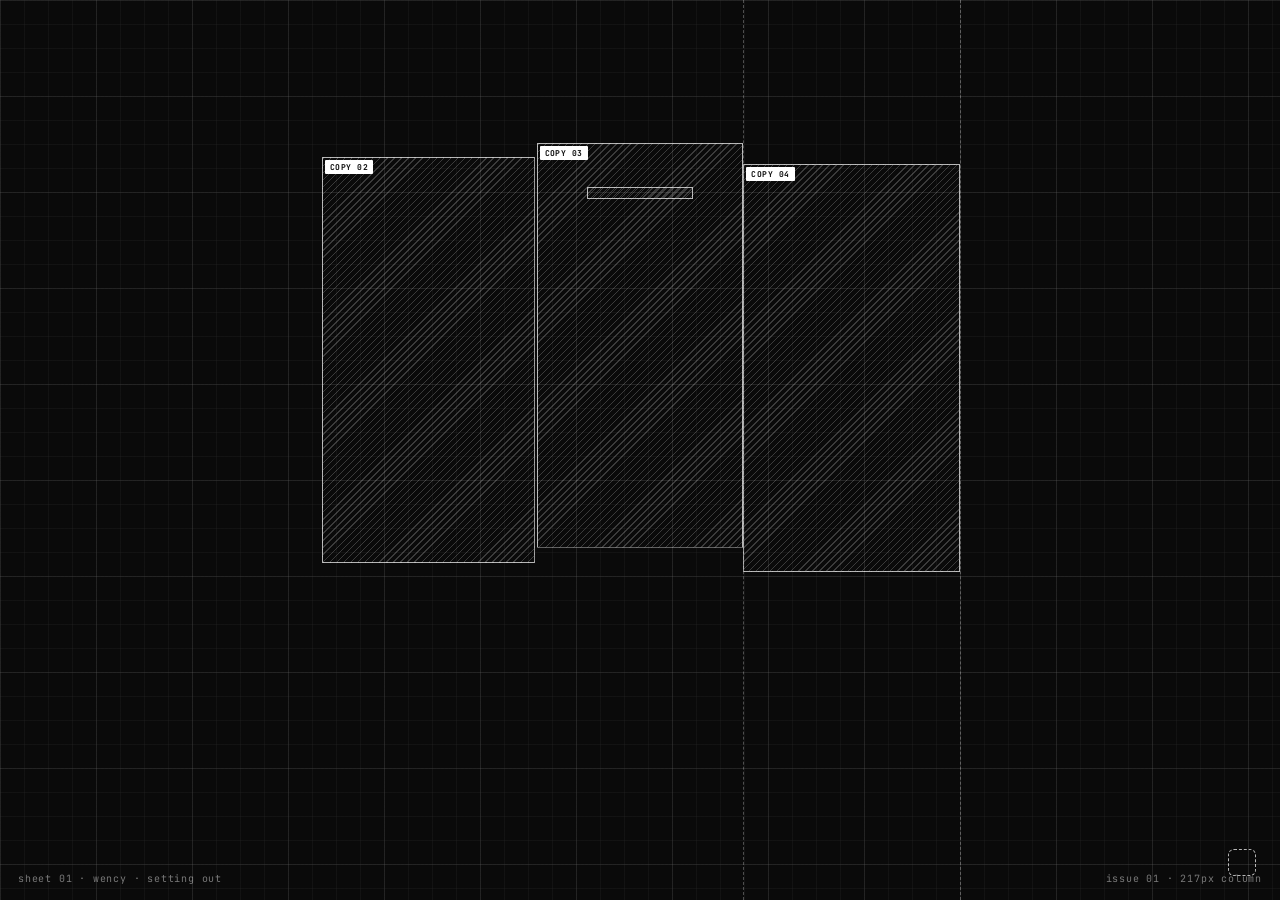
==== index.html @ cf6a1927 "Publish Wency portfolio as GitHub Pages site" ====
<!DOCTYPE html>
<html lang="en" class="dark">
  <head>
    <meta charset="utf-8">
    <link rel="icon" type="image/jpeg" href="/profile.jpg?v=wency">
    <meta name="viewport" content="width=device-width, initial-scale=1.0">
    <title>Wency Miguel D. Valmonte — Computer Engineering Student</title>
    <meta name="description" content="Personal portfolio of Wency Miguel D. Valmonte, fourth-year Computer Engineering student at ICCT Colleges interested in backend development, AI, and automation.">
    <!-- Google Fonts -->
    <link rel="preconnect" href="https://fonts.googleapis.com">
    <link rel="preconnect" href="https://fonts.gstatic.com" crossorigin>
    <link href="https://fonts.googleapis.com/css2?family=Instrument+Serif:ital@0;1&amp;family=Inter:wght@300;400;500;600;700&amp;family=JetBrains+Mono:wght@400;500;600&amp;display=swap" rel="stylesheet">
    <script type="module" src="/assets/index-BqGxi4J0.js?v=wency-5"></script>
    <link rel="stylesheet" crossorigin href="/assets/index-Bd0vlzOW.css">
    <link rel="stylesheet" href="/assets/minecraft-biomes.css?v=mcday-1">
    <link rel="stylesheet" href="/assets/readme-preview.css?v=wency-1">
    <script defer src="/assets/readme-preview.js?v=wency-1"></script>
    <link rel="stylesheet" href="/assets/ambient-player.css?v=bgm-2">
    <script defer src="/assets/ambient-player.js?v=bgm-3"></script>
    <script defer src="/assets/minecraft-biomes.js?v=mcday-1"></script>
  </head>
  <body class="bg-neutral-950 text-neutral-100 antialiased selection:bg-neutral-800 selection:text-neutral-200">
    <div id="root"></div>
  </body>
</html>
---- assets/index-Bd0vlzOW.css ----
.pl-root{--pl-bg: #0a0a0a;--pl-ink: #fff;position:fixed;top:0;right:0;bottom:0;left:0;z-index:99999;pointer-events:all;overflow:hidden;color:var(--pl-ink)}.pl-root.pl-wipe{pointer-events:none}.pl-sheet{position:absolute;top:0;right:0;bottom:0;left:0;background-color:var(--pl-bg);background-image:linear-gradient(color-mix(in srgb,var(--pl-ink) 7%,transparent) 1px,transparent 1px),linear-gradient(90deg,color-mix(in srgb,var(--pl-ink) 7%,transparent) 1px,transparent 1px),linear-gradient(color-mix(in srgb,var(--pl-ink) 3.5%,transparent) 1px,transparent 1px),linear-gradient(90deg,color-mix(in srgb,var(--pl-ink) 3.5%,transparent) 1px,transparent 1px);background-size:96px 96px,96px 96px,24px 24px,24px 24px;clip-path:inset(0 0 0 0);transition:clip-path 1.05s cubic-bezier(.76,0,.24,1)}.pl-wipe .pl-sheet{clip-path:inset(100% 0 0 0)}@keyframes pl-fade-in{0%{opacity:0}to{opacity:1}}.pl-edge{position:absolute;left:0;right:0;top:0;height:1px;opacity:0;background:linear-gradient(90deg,transparent,color-mix(in srgb,var(--pl-ink) 85%,transparent) 30%,color-mix(in srgb,var(--pl-ink) 85%,transparent) 70%,transparent);box-shadow:0 0 18px 1px color-mix(in srgb,var(--pl-ink) 40%,transparent);transition:top 1.05s cubic-bezier(.76,0,.24,1),opacity .2s linear}.pl-wipe .pl-edge{top:100%;opacity:1}.pl-guide-v{position:absolute;top:0;bottom:0;width:0;border-left:1px dashed color-mix(in srgb,var(--pl-ink) 28%,transparent)}.pl-note{position:absolute;font:400 10px/1 ui-monospace,JetBrains Mono,monospace;letter-spacing:.08em;color:color-mix(in srgb,var(--pl-ink) 45%,transparent);white-space:nowrap}.pl-chip{position:absolute;background:var(--pl-ink);color:var(--pl-bg);font:700 8px/1 ui-monospace,JetBrains Mono,monospace;letter-spacing:.06em;padding:3px 5px;border-radius:1px;white-space:nowrap;text-transform:uppercase}.pl-box{position:absolute;opacity:0;clip-path:inset(0 100% 0 0);transition:opacity .25s linear,clip-path .55s cubic-bezier(.2,.7,.2,1),left .3s ease,top .3s ease,width .3s ease,height .3s ease}.pl-box.on{opacity:1;clip-path:inset(0 0 0 0)}.pl-box .fill{position:absolute;top:0;right:0;bottom:0;left:0;border:1px solid color-mix(in srgb,var(--pl-ink) 70%,transparent);border-radius:var(--r, 0);background-image:repeating-linear-gradient(135deg,color-mix(in srgb,var(--pl-ink) 20%,transparent) 0 1px,transparent 1px 5px);transition:opacity .45s ease}.pl-box.btn .fill,.pl-box.card .fill{border-style:dashed;background-image:none}.pl-box.media .fill{background-image:none}.pl-box .cross{position:absolute;top:0;right:0;bottom:0;left:0;width:100%;height:100%;transition:opacity .45s ease}.pl-box .cross path{fill:none;stroke:color-mix(in srgb,var(--pl-ink) 55%,transparent);stroke-width:1}.pl-box .lab{left:3px;top:3px;transition:opacity .3s ease}.pl-box .ghost{position:absolute;opacity:0;color:color-mix(in srgb,var(--pl-ink) 90%,transparent);transition:opacity .55s ease .05s;overflow:hidden}.pl-box .ghost.center{display:flex;align-items:center;justify-content:center}.pl-text .pl-box .ghost{opacity:1}.pl-text .pl-box.text .fill,.pl-text .pl-box .lab,.pl-text .pl-dim,.pl-text .pl-dim.on{opacity:0}.pl-text .pl-box.media .fill,.pl-text .pl-box.btn .fill,.pl-text .pl-box.card .fill{opacity:.45}.pl-text .pl-box.media .cross{opacity:.3}.pl-dim{position:absolute;height:0;border-top:1px solid color-mix(in srgb,var(--pl-ink) 55%,transparent);opacity:0;transition:opacity .35s ease}.pl-dim.on{opacity:1}.pl-dim:before,.pl-dim:after{content:"";position:absolute;top:-4px;width:1px;height:8px;background:color-mix(in srgb,var(--pl-ink) 55%,transparent)}.pl-dim:before{left:0}.pl-dim:after{right:0}.pl-dim .pl-chip{left:50%;top:-6px;transform:translate(-50%)}@media(prefers-reduced-motion:reduce){.pl-root{display:none}}.bottom-blur{position:fixed;left:0;right:0;bottom:0;height:130px;z-index:9990;pointer-events:none;backdrop-filter:blur(3px);-webkit-backdrop-filter:blur(5px);mask-image:linear-gradient(to bottom,transparent 0%,rgb(219,12,12) 100%);-webkit-mask-image:linear-gradient(to bottom,transparent 0%,rgb(8,8,8) 100%)}@media(max-width:768px){.bottom-blur{height:110px;backdrop-filter:blur(3px);-webkit-backdrop-filter:blur(5px)}}html.lenis,html.lenis body{height:auto}.lenis:not(.lenis-autoToggle).lenis-stopped{overflow:clip}.lenis [data-lenis-prevent],.lenis [data-lenis-prevent-wheel],.lenis [data-lenis-prevent-touch],.lenis [data-lenis-prevent-vertical],.lenis [data-lenis-prevent-horizontal]{overscroll-behavior:contain}.lenis.lenis-smooth iframe{pointer-events:none}.lenis.lenis-autoToggle{transition-property:overflow;transition-duration:1ms;transition-behavior:allow-discrete}*,:before,:after{--tw-border-spacing-x: 0;--tw-border-spacing-y: 0;--tw-translate-x: 0;--tw-translate-y: 0;--tw-rotate: 0;--tw-skew-x: 0;--tw-skew-y: 0;--tw-scale-x: 1;--tw-scale-y: 1;--tw-pan-x: ;--tw-pan-y: ;--tw-pinch-zoom: ;--tw-scroll-snap-strictness: proximity;--tw-gradient-from-position: ;--tw-gradient-via-position: ;--tw-gradient-to-position: ;--tw-ordinal: ;--tw-slashed-zero: ;--tw-numeric-figure: ;--tw-numeric-spacing: ;--tw-numeric-fraction: ;--tw-ring-inset: ;--tw-ring-offset-width: 0px;--tw-ring-offset-color: #fff;--tw-ring-color: rgb(59 130 246 / .5);--tw-ring-offset-shadow: 0 0 #0000;--tw-ring-shadow: 0 0 #0000;--tw-shadow: 0 0 #0000;--tw-shadow-colored: 0 0 #0000;--tw-blur: ;--tw-brightness: ;--tw-contrast: ;--tw-grayscale: ;--tw-hue-rotate: ;--tw-invert: ;--tw-saturate: ;--tw-sepia: ;--tw-drop-shadow: ;--tw-backdrop-blur: ;--tw-backdrop-brightness: ;--tw-backdrop-contrast: ;--tw-backdrop-grayscale: ;--tw-backdrop-hue-rotate: ;--tw-backdrop-invert: ;--tw-backdrop-opacity: ;--tw-backdrop-saturate: ;--tw-backdrop-sepia: ;--tw-contain-size: ;--tw-contain-layout: ;--tw-contain-paint: ;--tw-contain-style: }::backdrop{--tw-border-spacing-x: 0;--tw-border-spacing-y: 0;--tw-translate-x: 0;--tw-translate-y: 0;--tw-rotate: 0;--tw-skew-x: 0;--tw-skew-y: 0;--tw-scale-x: 1;--tw-scale-y: 1;--tw-pan-x: ;--tw-pan-y: ;--tw-pinch-zoom: ;--tw-scroll-snap-strictness: proximity;--tw-gradient-from-position: ;--tw-gradient-via-position: ;--tw-gradient-to-position: ;--tw-ordinal: ;--tw-slashed-zero: ;--tw-numeric-figure: ;--tw-numeric-spacing: ;--tw-numeric-fraction: ;--tw-ring-inset: ;--tw-ring-offset-width: 0px;--tw-ring-offset-color: #fff;--tw-ring-color: rgb(59 130 246 / .5);--tw-ring-offset-shadow: 0 0 #0000;--tw-ring-shadow: 0 0 #0000;--tw-shadow: 0 0 #0000;--tw-shadow-colored: 0 0 #0000;--tw-blur: ;--tw-brightness: ;--tw-contrast: ;--tw-grayscale: ;--tw-hue-rotate: ;--tw-invert: ;--tw-saturate: ;--tw-sepia: ;--tw-drop-shadow: ;--tw-backdrop-blur: ;--tw-backdrop-brightness: ;--tw-backdrop-contrast: ;--tw-backdrop-grayscale: ;--tw-backdrop-hue-rotate: ;--tw-backdrop-invert: ;--tw-backdrop-opacity: ;--tw-backdrop-saturate: ;--tw-backdrop-sepia: ;--tw-contain-size: ;--tw-contain-layout: ;--tw-contain-paint: ;--tw-contain-style: }*,:before,:after{box-sizing:border-box;border-width:0;border-style:solid;border-color:#e5e7eb}:before,:after{--tw-content: ""}html,:host{line-height:1.5;-webkit-text-size-adjust:100%;-moz-tab-size:4;-o-tab-size:4;tab-size:4;font-family:var(--font-sans),system-ui,sans-serif;font-feature-settings:normal;font-variation-settings:normal;-webkit-tap-highlight-color:transparent}body{margin:0;line-height:inherit}hr{height:0;color:inherit;border-top-width:1px}abbr:where([title]){-webkit-text-decoration:underline dotted;text-decoration:underline dotted}h1,h2,h3,h4,h5,h6{font-size:inherit;font-weight:inherit}a{color:inherit;text-decoration:inherit}b,strong{font-weight:bolder}code,kbd,samp,pre{font-family:var(--font-mono),ui-monospace,monospace;font-feature-settings:normal;font-variation-settings:normal;font-size:1em}small{font-size:80%}sub,sup{font-size:75%;line-height:0;position:relative;vertical-align:baseline}sub{bottom:-.25em}sup{top:-.5em}table{text-indent:0;border-color:inherit;border-collapse:collapse}button,input,optgroup,select,textarea{font-family:inherit;font-feature-settings:inherit;font-variation-settings:inherit;font-size:100%;font-weight:inherit;line-height:inherit;letter-spacing:inherit;color:inherit;margin:0;padding:0}button,select{text-transform:none}button,input:where([type=button]),input:where([type=reset]),input:where([type=submit]){-webkit-appearance:button;background-color:transparent;background-image:none}:-moz-focusring{outline:auto}:-moz-ui-invalid{box-shadow:none}progress{vertical-align:baseline}::-webkit-inner-spin-button,::-webkit-outer-spin-button{height:auto}[type=search]{-webkit-appearance:textfield;outline-offset:-2px}::-webkit-search-decoration{-webkit-appearance:none}::-webkit-file-upload-button{-webkit-appearance:button;font:inherit}summary{display:list-item}blockquote,dl,dd,h1,h2,h3,h4,h5,h6,hr,figure,p,pre{margin:0}fieldset{margin:0;padding:0}legend{padding:0}ol,ul,menu{list-style:none;margin:0;padding:0}dialog{padding:0}textarea{resize:vertical}input::-moz-placeholder,textarea::-moz-placeholder{opacity:1;color:#9ca3af}input::placeholder,textarea::placeholder{opacity:1;color:#9ca3af}button,[role=button]{cursor:pointer}:disabled{cursor:default}img,svg,video,canvas,audio,iframe,embed,object{display:block;vertical-align:middle}img,video{max-width:100%;height:auto}[hidden]:where(:not([hidden=until-found])){display:none}.pointer-events-none{pointer-events:none}.\!visible{visibility:visible!important}.visible{visibility:visible}.invisible{visibility:hidden}.collapse{visibility:collapse}.fixed{position:fixed}.absolute{position:absolute}.relative{position:relative}.inset-0{top:0;right:0;bottom:0;left:0}.inset-\[11px\]{top:11px;right:11px;bottom:11px;left:11px}.inset-\[5px\]{top:5px;right:5px;bottom:5px;left:5px}.inset-x-0{left:0;right:0}.-bottom-0\.5{bottom:-.125rem}.-bottom-3{bottom:-.75rem}.-bottom-\[30px\]{bottom:-30px}.-bottom-\[42px\]{bottom:-42px}.-left-8{left:-2rem}.-right-6{right:-1.5rem}.-top-6{top:-1.5rem}.-top-\[28px\]{top:-28px}.-top-\[45px\]{top:-45px}.bottom-0{bottom:0}.bottom-2{bottom:.5rem}.bottom-2\.5{bottom:.625rem}.bottom-5{bottom:1.25rem}.bottom-\[-12px\]{bottom:-12px}.bottom-\[-20px\]{bottom:-20px}.bottom-\[-290\%\]{bottom:-290%}.bottom-\[15px\]{bottom:15px}.bottom-\[22\%\]{bottom:22%}.bottom-full{bottom:100%}.left-0{left:0}.left-1{left:.25rem}.left-1\/2{left:50%}.left-2\.5{left:.625rem}.left-20{left:5rem}.left-3{left:.75rem}.left-4{left:1rem}.left-7{left:1.75rem}.left-\[-10px\]{left:-10px}.left-\[12\%\]{left:12%}.left-\[15\%\]{left:15%}.left-\[15px\]{left:15px}.left-\[4\%\]{left:4%}.left-\[8\%\]{left:8%}.left-\[9\%\]{left:9%}.left-\[calc\(50\%\+400px\)\]{left:calc(50% + 400px)}.right-0{right:0}.right-1{right:.25rem}.right-2{right:.5rem}.right-2\.5{right:.625rem}.right-3{right:.75rem}.right-4{right:1rem}.right-7{right:1.75rem}.right-\[-20px\]{right:-20px}.right-\[12\%\]{right:12%}.right-\[15px\]{right:15px}.right-\[20\%\]{right:20%}.right-\[22px\]{right:22px}.top-0{top:0}.top-1{top:.25rem}.top-1\.5{top:.375rem}.top-1\/2{top:50%}.top-10{top:2.5rem}.top-2\.5{top:.625rem}.top-3{top:.75rem}.top-4{top:1rem}.top-\[-10px\]{top:-10px}.top-\[1060\%\]{top:1060%}.top-\[15px\]{top:15px}.top-\[22px\]{top:22px}.top-\[24vh\]{top:24vh}.top-\[28px\]{top:28px}.top-\[30\%\]{top:30%}.top-\[560\%\]{top:560%}.top-\[700\%\]{top:700%}.top-full{top:100%}.z-0{z-index:0}.z-10{z-index:10}.z-20{z-index:20}.z-30{z-index:30}.z-50{z-index:50}.z-\[1000000\]{z-index:1000000}.z-\[10000\]{z-index:10000}.z-\[100\]{z-index:100}.z-\[5\]{z-index:5}.z-\[60\]{z-index:60}.z-\[999998\]{z-index:999998}.z-\[999999\]{z-index:999999}.z-\[99999\]{z-index:99999}.z-\[9999\]{z-index:9999}.mx-auto{margin-left:auto;margin-right:auto}.-mt-2{margin-top:-.5rem}.mb-1\.5{margin-bottom:.375rem}.mb-2{margin-bottom:.5rem}.mb-3{margin-bottom:.75rem}.mb-3\.5{margin-bottom:.875rem}.mb-4{margin-bottom:1rem}.mb-5{margin-bottom:1.25rem}.mb-6{margin-bottom:1.5rem}.mb-8{margin-bottom:2rem}.mt-0{margin-top:0}.mt-0\.5{margin-top:.125rem}.mt-1{margin-top:.25rem}.mt-1\.5{margin-top:.375rem}.mt-2{margin-top:.5rem}.mt-2\.5{margin-top:.625rem}.mt-3{margin-top:.75rem}.mt-3\.5{margin-top:.875rem}.mt-4{margin-top:1rem}.mt-5{margin-top:1.25rem}.mt-6{margin-top:1.5rem}.mt-7{margin-top:1.75rem}.mt-8{margin-top:2rem}.line-clamp-2{overflow:hidden;display:-webkit-box;-webkit-box-orient:vertical;-webkit-line-clamp:2}.line-clamp-4{overflow:hidden;display:-webkit-box;-webkit-box-orient:vertical;-webkit-line-clamp:4}.block{display:block}.inline-block{display:inline-block}.inline{display:inline}.flex{display:flex}.inline-flex{display:inline-flex}.grid{display:grid}.hidden{display:none}.aspect-\[16\/7\]{aspect-ratio:16/7}.size-1\.5{width:.375rem;height:.375rem}.size-10{width:2.5rem;height:2.5rem}.size-2{width:.5rem;height:.5rem}.size-2\.5{width:.625rem;height:.625rem}.size-20{width:5rem;height:5rem}.size-3{width:.75rem;height:.75rem}.size-3\.5{width:.875rem;height:.875rem}.size-4{width:1rem;height:1rem}.size-5{width:1.25rem;height:1.25rem}.size-7{width:1.75rem;height:1.75rem}.size-8{width:2rem;height:2rem}.size-\[10px\]{width:10px;height:10px}.size-\[52px\]{width:52px;height:52px}.h-0\.5{height:.125rem}.h-1{height:.25rem}.h-1\.5{height:.375rem}.h-12{height:3rem}.h-16{height:4rem}.h-2\.5{height:.625rem}.h-20{height:5rem}.h-24{height:6rem}.h-3\.5{height:.875rem}.h-32{height:8rem}.h-36{height:9rem}.h-4{height:1rem}.h-48{height:12rem}.h-5{height:1.25rem}.h-6{height:1.5rem}.h-7{height:1.75rem}.h-8{height:2rem}.h-9{height:2.25rem}.h-\[100dvh\]{height:100dvh}.h-\[150px\]{height:150px}.h-\[175px\]{height:175px}.h-\[20px\]{height:20px}.h-\[300px\]{height:300px}.h-\[30px\]{height:30px}.h-\[35px\]{height:35px}.h-\[36px\]{height:36px}.h-\[3px\]{height:3px}.h-\[470px\]{height:470px}.h-\[47px\]{height:47px}.h-\[48px\]{height:48px}.h-\[520px\]{height:520px}.h-\[5px\]{height:5px}.h-\[64px\]{height:64px}.h-\[70px\]{height:70px}.h-\[94vh\]{height:94vh}.h-full{height:100%}.h-px{height:1px}.max-h-\[60vh\]{max-height:60vh}.max-h-\[90vh\]{max-height:90vh}.min-h-0{min-height:0px}.min-h-\[140px\]{min-height:140px}.min-h-\[160px\]{min-height:160px}.min-h-\[300px\]{min-height:300px}.min-h-\[64px\]{min-height:64px}.min-h-\[calc\(100vh-80px\)\]{min-height:calc(100vh - 80px)}.min-h-fit{min-height:-moz-fit-content;min-height:fit-content}.min-h-screen{min-height:100vh}.w-1{width:.25rem}.w-1\.5{width:.375rem}.w-10{width:2.5rem}.w-12{width:3rem}.w-16{width:4rem}.w-2\.5{width:.625rem}.w-20{width:5rem}.w-24{width:6rem}.w-3\.5{width:.875rem}.w-32{width:8rem}.w-4{width:1rem}.w-40{width:10rem}.w-56{width:14rem}.w-6{width:1.5rem}.w-7{width:1.75rem}.w-72{width:18rem}.w-9{width:2.25rem}.w-\[12px\]{width:12px}.w-\[145px\]{width:145px}.w-\[170px\]{width:170px}.w-\[205px\]{width:205px}.w-\[3px\]{width:3px}.w-\[5px\]{width:5px}.w-\[700px\]{width:700px}.w-\[763px\]{width:763px}.w-\[7px\]{width:7px}.w-\[980px\]{width:980px}.w-full{width:100%}.w-px{width:1px}.min-w-0{min-width:0px}.min-w-\[640px\]{min-width:640px}.max-w-0{max-width:0px}.max-w-2xl{max-width:42rem}.max-w-3xl{max-width:48rem}.max-w-4xl{max-width:56rem}.max-w-\[1080px\]{max-width:1080px}.max-w-\[1600px\]{max-width:1600px}.max-w-\[580px\]{max-width:580px}.max-w-\[760px\]{max-width:760px}.max-w-\[80\%\]{max-width:80%}.max-w-\[90vw\]{max-width:90vw}.max-w-\[calc\(100\%-24px\)\]{max-width:calc(100% - 24px)}.max-w-lg{max-width:32rem}.max-w-md{max-width:28rem}.max-w-sm{max-width:24rem}.flex-1{flex:1 1 0%}.flex-none{flex:none}.shrink-0{flex-shrink:0}.grow{flex-grow:1}.origin-left{transform-origin:left}.origin-right{transform-origin:right}.-translate-x-1\/2{--tw-translate-x: -50%;transform:translate(var(--tw-translate-x),var(--tw-translate-y)) rotate(var(--tw-rotate)) skew(var(--tw-skew-x)) skewY(var(--tw-skew-y)) scaleX(var(--tw-scale-x)) scaleY(var(--tw-scale-y))}.-translate-y-1\/2{--tw-translate-y: -50%;transform:translate(var(--tw-translate-x),var(--tw-translate-y)) rotate(var(--tw-rotate)) skew(var(--tw-skew-x)) skewY(var(--tw-skew-y)) scaleX(var(--tw-scale-x)) scaleY(var(--tw-scale-y))}.translate-x-1\/2{--tw-translate-x: 50%;transform:translate(var(--tw-translate-x),var(--tw-translate-y)) rotate(var(--tw-rotate)) skew(var(--tw-skew-x)) skewY(var(--tw-skew-y)) scaleX(var(--tw-scale-x)) scaleY(var(--tw-scale-y))}.translate-y-1\/2{--tw-translate-y: 50%;transform:translate(var(--tw-translate-x),var(--tw-translate-y)) rotate(var(--tw-rotate)) skew(var(--tw-skew-x)) skewY(var(--tw-skew-y)) scaleX(var(--tw-scale-x)) scaleY(var(--tw-scale-y))}.-rotate-\[7deg\]{--tw-rotate: -7deg;transform:translate(var(--tw-translate-x),var(--tw-translate-y)) rotate(var(--tw-rotate)) skew(var(--tw-skew-x)) skewY(var(--tw-skew-y)) scaleX(var(--tw-scale-x)) scaleY(var(--tw-scale-y))}.rotate-\[-20deg\]{--tw-rotate: -20deg;transform:translate(var(--tw-translate-x),var(--tw-translate-y)) rotate(var(--tw-rotate)) skew(var(--tw-skew-x)) skewY(var(--tw-skew-y)) scaleX(var(--tw-scale-x)) scaleY(var(--tw-scale-y))}.rotate-\[-4deg\]{--tw-rotate: -4deg;transform:translate(var(--tw-translate-x),var(--tw-translate-y)) rotate(var(--tw-rotate)) skew(var(--tw-skew-x)) skewY(var(--tw-skew-y)) scaleX(var(--tw-scale-x)) scaleY(var(--tw-scale-y))}.rotate-\[8deg\]{--tw-rotate: 8deg;transform:translate(var(--tw-translate-x),var(--tw-translate-y)) rotate(var(--tw-rotate)) skew(var(--tw-skew-x)) skewY(var(--tw-skew-y)) scaleX(var(--tw-scale-x)) scaleY(var(--tw-scale-y))}.scale-95{--tw-scale-x: .95;--tw-scale-y: .95;transform:translate(var(--tw-translate-x),var(--tw-translate-y)) rotate(var(--tw-rotate)) skew(var(--tw-skew-x)) skewY(var(--tw-skew-y)) scaleX(var(--tw-scale-x)) scaleY(var(--tw-scale-y))}.scale-x-0{--tw-scale-x: 0;transform:translate(var(--tw-translate-x),var(--tw-translate-y)) rotate(var(--tw-rotate)) skew(var(--tw-skew-x)) skewY(var(--tw-skew-y)) scaleX(var(--tw-scale-x)) scaleY(var(--tw-scale-y))}.scale-x-100{--tw-scale-x: 1;transform:translate(var(--tw-translate-x),var(--tw-translate-y)) rotate(var(--tw-rotate)) skew(var(--tw-skew-x)) skewY(var(--tw-skew-y)) scaleX(var(--tw-scale-x)) scaleY(var(--tw-scale-y))}.transform{transform:translate(var(--tw-translate-x),var(--tw-translate-y)) rotate(var(--tw-rotate)) skew(var(--tw-skew-x)) skewY(var(--tw-skew-y)) scaleX(var(--tw-scale-x)) scaleY(var(--tw-scale-y))}@keyframes fade-up{0%{opacity:0;transform:translateY(12px)}to{opacity:1;transform:translateY(0)}}.animate-fade-up{animation:fade-up .6s cubic-bezier(.22,1,.36,1) both}@keyframes ping{75%,to{transform:scale(2);opacity:0}}.animate-ping{animation:ping 1s cubic-bezier(0,0,.2,1) infinite}@keyframes pulse{50%{opacity:.5}}.animate-pulse{animation:pulse 2s cubic-bezier(.4,0,.6,1) infinite}.cursor-default{cursor:default}.cursor-pointer{cursor:pointer}.select-none{-webkit-user-select:none;-moz-user-select:none;user-select:none}.resize-none{resize:none}.resize{resize:both}.scroll-mt-28{scroll-margin-top:7rem}.grid-flow-col{grid-auto-flow:column}.grid-cols-1{grid-template-columns:repeat(1,minmax(0,1fr))}.grid-cols-2{grid-template-columns:repeat(2,minmax(0,1fr))}.grid-cols-\[1fr_auto_1fr\]{grid-template-columns:1fr auto 1fr}.flex-col{flex-direction:column}.flex-col-reverse{flex-direction:column-reverse}.flex-wrap{flex-wrap:wrap}.place-items-center{place-items:center}.items-start{align-items:flex-start}.items-end{align-items:flex-end}.items-center{align-items:center}.items-baseline{align-items:baseline}.justify-center{justify-content:center}.justify-between{justify-content:space-between}.gap-0\.5{gap:.125rem}.gap-1{gap:.25rem}.gap-1\.5{gap:.375rem}.gap-2{gap:.5rem}.gap-2\.5{gap:.625rem}.gap-3{gap:.75rem}.gap-3\.5{gap:.875rem}.gap-4{gap:1rem}.gap-5{gap:1.25rem}.gap-6{gap:1.5rem}.gap-\[2px\]{gap:2px}.gap-\[3px\]{gap:3px}.gap-x-2{-moz-column-gap:.5rem;column-gap:.5rem}.gap-x-3{-moz-column-gap:.75rem;column-gap:.75rem}.gap-x-4{-moz-column-gap:1rem;column-gap:1rem}.gap-x-5{-moz-column-gap:1.25rem;column-gap:1.25rem}.gap-x-6{-moz-column-gap:1.5rem;column-gap:1.5rem}.gap-y-1{row-gap:.25rem}.gap-y-1\.5{row-gap:.375rem}.space-y-4>:not([hidden])~:not([hidden]){--tw-space-y-reverse: 0;margin-top:calc(1rem * calc(1 - var(--tw-space-y-reverse)));margin-bottom:calc(1rem * var(--tw-space-y-reverse))}.space-y-5>:not([hidden])~:not([hidden]){--tw-space-y-reverse: 0;margin-top:calc(1.25rem * calc(1 - var(--tw-space-y-reverse)));margin-bottom:calc(1.25rem * var(--tw-space-y-reverse))}.divide-y>:not([hidden])~:not([hidden]){--tw-divide-y-reverse: 0;border-top-width:calc(1px * calc(1 - var(--tw-divide-y-reverse)));border-bottom-width:calc(1px * var(--tw-divide-y-reverse))}.divide-\[var\(--line\)\]>:not([hidden])~:not([hidden]){border-color:var(--line)}.divide-neutral-800\/40>:not([hidden])~:not([hidden]){border-color:#26262666}.self-end{align-self:flex-end}.self-stretch{align-self:stretch}.overflow-hidden{overflow:hidden}.overflow-visible{overflow:visible}.overflow-x-auto{overflow-x:auto}.overflow-y-auto{overflow-y:auto}.overscroll-contain{overscroll-behavior:contain}.truncate{overflow:hidden;text-overflow:ellipsis;white-space:nowrap}.whitespace-nowrap{white-space:nowrap}.rounded{border-radius:.25rem}.rounded-2xl{border-radius:1rem}.rounded-\[10px\]{border-radius:10px}.rounded-\[13px\]{border-radius:13px}.rounded-\[20px\]{border-radius:20px}.rounded-\[24px\]{border-radius:24px}.rounded-\[2px\]{border-radius:2px}.rounded-\[30px\]{border-radius:30px}.rounded-\[4px\]{border-radius:4px}.rounded-\[6px\]{border-radius:6px}.rounded-full{border-radius:9999px}.rounded-lg{border-radius:.5rem}.rounded-md{border-radius:.375rem}.rounded-none{border-radius:0}.rounded-xl{border-radius:.75rem}.rounded-t-full{border-top-left-radius:9999px;border-top-right-radius:9999px}.rounded-bl-\[10px\]{border-bottom-left-radius:10px}.rounded-br-\[10px\]{border-bottom-right-radius:10px}.rounded-tl-\[2px\]{border-top-left-radius:2px}.rounded-tr-\[10px\]{border-top-right-radius:10px}.border{border-width:1px}.border-2{border-width:2px}.border-4{border-width:4px}.border-\[5px\]{border-width:5px}.border-x{border-left-width:1px;border-right-width:1px}.border-y{border-top-width:1px;border-bottom-width:1px}.border-b{border-bottom-width:1px}.border-b-0{border-bottom-width:0px}.border-l{border-left-width:1px}.border-r{border-right-width:1px}.border-r-0{border-right-width:0px}.border-t{border-top-width:1px}.border-dashed{border-style:dashed}.border-none{border-style:none}.border-\[var\(--line\)\]{border-color:var(--line)}.border-amber-500\/30{border-color:#f59e0b4d}.border-amber-500\/40{border-color:#f59e0b66}.border-black\/10{border-color:#0000001a}.border-blue-500\/30{border-color:#3b82f64d}.border-blue-800{--tw-border-opacity: 1;border-color:rgb(30 64 175 / var(--tw-border-opacity, 1))}.border-cyan-300{--tw-border-opacity: 1;border-color:rgb(103 232 249 / var(--tw-border-opacity, 1))}.border-emerald-500\/40{border-color:#10b98166}.border-neutral-700{--tw-border-opacity: 1;border-color:rgb(64 64 64 / var(--tw-border-opacity, 1))}.border-neutral-800{--tw-border-opacity: 1;border-color:rgb(38 38 38 / var(--tw-border-opacity, 1))}.border-neutral-900{--tw-border-opacity: 1;border-color:rgb(23 23 23 / var(--tw-border-opacity, 1))}.border-purple-500\/20{border-color:#a855f733}.border-transparent{border-color:transparent}.border-white{--tw-border-opacity: 1;border-color:rgb(255 255 255 / var(--tw-border-opacity, 1))}.border-white\/10{border-color:#ffffff1a}.border-white\/15{border-color:#ffffff26}.border-white\/20{border-color:#fff3}.border-white\/25{border-color:#ffffff40}.border-white\/30{border-color:#ffffff4d}.border-white\/40{border-color:#fff6}.border-white\/60{border-color:#fff9}.border-white\/70{border-color:#ffffffb3}.bg-\[\#09101f\]{--tw-bg-opacity: 1;background-color:rgb(9 16 31 / var(--tw-bg-opacity, 1))}.bg-\[\#0a0a0a\]{--tw-bg-opacity: 1;background-color:rgb(10 10 10 / var(--tw-bg-opacity, 1))}.bg-\[\#0a0a0a\]\/95{background-color:#0a0a0af2}.bg-\[\#f7f5ef\]{--tw-bg-opacity: 1;background-color:rgb(247 245 239 / var(--tw-bg-opacity, 1))}.bg-\[var\(--bg\)\]{background-color:var(--bg)}.bg-\[var\(--card\)\]{background-color:var(--card)}.bg-\[var\(--chip\)\]{background-color:var(--chip)}.bg-\[var\(--fg\)\]{background-color:var(--fg)}.bg-\[var\(--hover\)\]{background-color:var(--hover)}.bg-\[var\(--neon-color\)\]{background-color:var(--neon-color)}.bg-amber-400\/10{background-color:#fbbf241a}.bg-amber-500\/20{background-color:#f59e0b33}.bg-black\/10{background-color:#0000001a}.bg-black\/20{background-color:#0003}.bg-black\/40{background-color:#0006}.bg-black\/45{background-color:#00000073}.bg-black\/50{background-color:#00000080}.bg-black\/60{background-color:#0009}.bg-black\/70{background-color:#000000b3}.bg-black\/95{background-color:#000000f2}.bg-black\/\[0\.06\]{background-color:#0000000f}.bg-black\/\[0\.08\]{background-color:#00000014}.bg-blue-400{--tw-bg-opacity: 1;background-color:rgb(96 165 250 / var(--tw-bg-opacity, 1))}.bg-blue-500\/10{background-color:#3b82f61a}.bg-current{background-color:currentColor}.bg-emerald-400{--tw-bg-opacity: 1;background-color:rgb(52 211 153 / var(--tw-bg-opacity, 1))}.bg-emerald-500{--tw-bg-opacity: 1;background-color:rgb(16 185 129 / var(--tw-bg-opacity, 1))}.bg-emerald-500\/20{background-color:#10b98133}.bg-neutral-200{--tw-bg-opacity: 1;background-color:rgb(229 229 229 / var(--tw-bg-opacity, 1))}.bg-neutral-800{--tw-bg-opacity: 1;background-color:rgb(38 38 38 / var(--tw-bg-opacity, 1))}.bg-neutral-900\/60{background-color:#17171799}.bg-neutral-900\/95{background-color:#171717f2}.bg-neutral-950{--tw-bg-opacity: 1;background-color:rgb(10 10 10 / var(--tw-bg-opacity, 1))}.bg-neutral-950\/60{background-color:#0a0a0a99}.bg-neutral-950\/80{background-color:#0a0a0acc}.bg-purple-500\/10{background-color:#a855f71a}.bg-rose-500{--tw-bg-opacity: 1;background-color:rgb(244 63 94 / var(--tw-bg-opacity, 1))}.bg-transparent{background-color:transparent}.bg-white{--tw-bg-opacity: 1;background-color:rgb(255 255 255 / var(--tw-bg-opacity, 1))}.bg-white\/10{background-color:#ffffff1a}.bg-white\/20{background-color:#fff3}.bg-white\/25{background-color:#ffffff40}.bg-white\/30{background-color:#ffffff4d}.bg-white\/40{background-color:#fff6}.bg-white\/5{background-color:#ffffff0d}.bg-white\/75{background-color:#ffffffbf}.bg-white\/90{background-color:#ffffffe6}.bg-white\/\[0\.018\]{background-color:#ffffff05}.bg-\[linear-gradient\(rgba\(18\,16\,16\,0\)_50\%\,rgba\(0\,0\,0\,0\.25\)_50\%\)\]{background-image:linear-gradient(#12101000 50%,#00000040 50%)}.bg-gradient-to-br{background-image:linear-gradient(to bottom right,var(--tw-gradient-stops))}.bg-gradient-to-t{background-image:linear-gradient(to top,var(--tw-gradient-stops))}.from-\[var\(--chip\)\]{--tw-gradient-from: var(--chip) var(--tw-gradient-from-position);--tw-gradient-to: rgb(255 255 255 / 0) var(--tw-gradient-to-position);--tw-gradient-stops: var(--tw-gradient-from), var(--tw-gradient-to)}.from-black\/20{--tw-gradient-from: rgb(0 0 0 / .2) var(--tw-gradient-from-position);--tw-gradient-to: rgb(0 0 0 / 0) var(--tw-gradient-to-position);--tw-gradient-stops: var(--tw-gradient-from), var(--tw-gradient-to)}.via-\[var\(--card\)\]{--tw-gradient-to: rgb(255 255 255 / 0) var(--tw-gradient-to-position);--tw-gradient-stops: var(--tw-gradient-from), var(--card) var(--tw-gradient-via-position), var(--tw-gradient-to)}.via-transparent{--tw-gradient-to: rgb(0 0 0 / 0) var(--tw-gradient-to-position);--tw-gradient-stops: var(--tw-gradient-from), transparent var(--tw-gradient-via-position), var(--tw-gradient-to)}.to-transparent{--tw-gradient-to: transparent var(--tw-gradient-to-position)}.bg-\[length\:100\%_4px\]{background-size:100% 4px}.object-contain{-o-object-fit:contain;object-fit:contain}.object-cover{-o-object-fit:cover;object-fit:cover}.object-center{-o-object-position:center;object-position:center}.object-top{-o-object-position:top;object-position:top}.p-0\.5{padding:.125rem}.p-1{padding:.25rem}.p-2{padding:.5rem}.p-3{padding:.75rem}.p-4{padding:1rem}.p-5{padding:1.25rem}.p-6{padding:1.5rem}.p-8{padding:2rem}.p-\[10px\]{padding:10px}.p-\[9px\]{padding:9px}.px-1\.5{padding-left:.375rem;padding-right:.375rem}.px-2{padding-left:.5rem;padding-right:.5rem}.px-2\.5{padding-left:.625rem;padding-right:.625rem}.px-3{padding-left:.75rem;padding-right:.75rem}.px-3\.5{padding-left:.875rem;padding-right:.875rem}.px-4{padding-left:1rem;padding-right:1rem}.px-5{padding-left:1.25rem;padding-right:1.25rem}.px-6{padding-left:1.5rem;padding-right:1.5rem}.px-8{padding-left:2rem;padding-right:2rem}.py-0\.5{padding-top:.125rem;padding-bottom:.125rem}.py-1{padding-top:.25rem;padding-bottom:.25rem}.py-1\.5{padding-top:.375rem;padding-bottom:.375rem}.py-10{padding-top:2.5rem;padding-bottom:2.5rem}.py-12{padding-top:3rem;padding-bottom:3rem}.py-2{padding-top:.5rem;padding-bottom:.5rem}.py-2\.5{padding-top:.625rem;padding-bottom:.625rem}.py-24{padding-top:6rem;padding-bottom:6rem}.py-3{padding-top:.75rem;padding-bottom:.75rem}.py-3\.5{padding-top:.875rem;padding-bottom:.875rem}.py-4{padding-top:1rem;padding-bottom:1rem}.py-5{padding-top:1.25rem;padding-bottom:1.25rem}.py-6{padding-top:1.5rem;padding-bottom:1.5rem}.py-7{padding-top:1.75rem;padding-bottom:1.75rem}.py-8{padding-top:2rem;padding-bottom:2rem}.pb-12{padding-bottom:3rem}.pb-2{padding-bottom:.5rem}.pb-2\.5{padding-bottom:.625rem}.pb-3{padding-bottom:.75rem}.pb-4{padding-bottom:1rem}.pb-5{padding-bottom:1.25rem}.pl-9{padding-left:2.25rem}.pr-10{padding-right:2.5rem}.pr-8{padding-right:2rem}.pt-1{padding-top:.25rem}.pt-14{padding-top:3.5rem}.pt-2{padding-top:.5rem}.pt-3{padding-top:.75rem}.pt-3\.5{padding-top:.875rem}.pt-5{padding-top:1.25rem}.pt-\[15vh\]{padding-top:15vh}.text-left{text-align:left}.text-center{text-align:center}.font-mono{font-family:var(--font-mono),ui-monospace,monospace}.font-sans{font-family:var(--font-sans),system-ui,sans-serif}.font-serif{font-family:var(--font-serif),Georgia,serif}.text-2xl{font-size:1.5rem;line-height:2rem}.text-3xl{font-size:1.875rem;line-height:2.25rem}.text-4xl{font-size:2.25rem;line-height:2.5rem}.text-\[10\.5px\]{font-size:10.5px}.text-\[10px\]{font-size:10px}.text-\[11\.5px\]{font-size:11.5px}.text-\[11px\]{font-size:11px}.text-\[12\.5px\]{font-size:12.5px}.text-\[12px\]{font-size:12px}.text-\[13\.5px\]{font-size:13.5px}.text-\[13px\]{font-size:13px}.text-\[14\.5px\]{font-size:14.5px}.text-\[14px\]{font-size:14px}.text-\[15\.5px\]{font-size:15.5px}.text-\[15px\]{font-size:15px}.text-\[16\.5px\]{font-size:16.5px}.text-\[16px\]{font-size:16px}.text-\[18px\]{font-size:18px}.text-\[20px\]{font-size:20px}.text-\[39px\]{font-size:39px}.text-\[400px\]{font-size:400px}.text-\[7px\]{font-size:7px}.text-\[8px\]{font-size:8px}.text-\[9px\]{font-size:9px}.text-base{font-size:1rem;line-height:1.5rem}.text-lg{font-size:1.125rem;line-height:1.75rem}.text-sm{font-size:.875rem;line-height:1.25rem}.text-xl{font-size:1.25rem;line-height:1.75rem}.text-xs{font-size:.75rem;line-height:1rem}.font-\[var\(--font-amiamie-round\)\]{font-weight:var(--font-amiamie-round)}.font-\[var\(--font-mono\)\]{font-weight:var(--font-mono)}.font-bold{font-weight:700}.font-medium{font-weight:500}.font-normal{font-weight:400}.font-semibold{font-weight:600}.uppercase{text-transform:uppercase}.italic{font-style:italic}.leading-6{line-height:1.5rem}.leading-7{line-height:1.75rem}.leading-none{line-height:1}.leading-relaxed{line-height:1.625}.leading-snug{line-height:1.375}.leading-tight{line-height:1.25}.tracking-\[-0\.035em\]{letter-spacing:-.035em}.tracking-\[-0\.06em\]{letter-spacing:-.06em}.tracking-\[-0\.12em\]{letter-spacing:-.12em}.tracking-\[0\.08em\]{letter-spacing:.08em}.tracking-\[0\.12em\]{letter-spacing:.12em}.tracking-\[0\.18em\]{letter-spacing:.18em}.tracking-\[0\.25em\]{letter-spacing:.25em}.tracking-\[0\.3em\]{letter-spacing:.3em}.tracking-\[0\.48em\]{letter-spacing:.48em}.tracking-tight{letter-spacing:-.025em}.tracking-tighter{letter-spacing:-.05em}.tracking-wide{letter-spacing:.025em}.tracking-wider{letter-spacing:.05em}.tracking-widest{letter-spacing:.1em}.text-\[var\(--bg\)\]{color:var(--bg)}.text-\[var\(--fg\)\]{color:var(--fg)}.text-\[var\(--muted\)\]{color:var(--muted)}.text-\[var\(--soft\)\]{color:var(--soft)}.text-amber-300{--tw-text-opacity: 1;color:rgb(252 211 77 / var(--tw-text-opacity, 1))}.text-amber-500{--tw-text-opacity: 1;color:rgb(245 158 11 / var(--tw-text-opacity, 1))}.text-black{--tw-text-opacity: 1;color:rgb(0 0 0 / var(--tw-text-opacity, 1))}.text-black\/35{color:#00000059}.text-black\/55{color:#0000008c}.text-black\/60{color:#0009}.text-blue-200\/80{color:#bfdbfecc}.text-blue-300{--tw-text-opacity: 1;color:rgb(147 197 253 / var(--tw-text-opacity, 1))}.text-blue-400{--tw-text-opacity: 1;color:rgb(96 165 250 / var(--tw-text-opacity, 1))}.text-emerald-300{--tw-text-opacity: 1;color:rgb(110 231 183 / var(--tw-text-opacity, 1))}.text-emerald-400{--tw-text-opacity: 1;color:rgb(52 211 153 / var(--tw-text-opacity, 1))}.text-emerald-500{--tw-text-opacity: 1;color:rgb(16 185 129 / var(--tw-text-opacity, 1))}.text-neutral-100{--tw-text-opacity: 1;color:rgb(245 245 245 / var(--tw-text-opacity, 1))}.text-neutral-300{--tw-text-opacity: 1;color:rgb(212 212 212 / var(--tw-text-opacity, 1))}.text-neutral-400{--tw-text-opacity: 1;color:rgb(163 163 163 / var(--tw-text-opacity, 1))}.text-neutral-500{--tw-text-opacity: 1;color:rgb(115 115 115 / var(--tw-text-opacity, 1))}.text-purple-400{--tw-text-opacity: 1;color:rgb(192 132 252 / var(--tw-text-opacity, 1))}.text-red-400{--tw-text-opacity: 1;color:rgb(248 113 113 / var(--tw-text-opacity, 1))}.text-transparent{color:transparent}.text-white{--tw-text-opacity: 1;color:rgb(255 255 255 / var(--tw-text-opacity, 1))}.text-white\/30{color:#ffffff4d}.text-white\/50{color:#ffffff80}.text-white\/60{color:#fff9}.text-white\/70{color:#ffffffb3}.text-white\/80{color:#fffc}.antialiased{-webkit-font-smoothing:antialiased;-moz-osx-font-smoothing:grayscale}.opacity-0{opacity:0}.opacity-100{opacity:1}.opacity-20{opacity:.2}.opacity-30{opacity:.3}.opacity-40{opacity:.4}.opacity-60{opacity:.6}.opacity-90{opacity:.9}.opacity-\[0\.012\]{opacity:.012}.opacity-\[0\.018\]{opacity:.018}.opacity-\[0\.12\]{opacity:.12}.opacity-\[0\.18\]{opacity:.18}.mix-blend-overlay{mix-blend-mode:overlay}.shadow{--tw-shadow: 0 1px 3px 0 rgb(0 0 0 / .1), 0 1px 2px -1px rgb(0 0 0 / .1);--tw-shadow-colored: 0 1px 3px 0 var(--tw-shadow-color), 0 1px 2px -1px var(--tw-shadow-color);box-shadow:var(--tw-ring-offset-shadow, 0 0 #0000),var(--tw-ring-shadow, 0 0 #0000),var(--tw-shadow)}.shadow-2xl{--tw-shadow: 0 25px 50px -12px rgb(0 0 0 / .25);--tw-shadow-colored: 0 25px 50px -12px var(--tw-shadow-color);box-shadow:var(--tw-ring-offset-shadow, 0 0 #0000),var(--tw-ring-shadow, 0 0 #0000),var(--tw-shadow)}.shadow-\[0_0_0_1px_rgba\(255\,255\,255\,0\.02\)\,0_0_70px_rgba\(255\,255\,255\,0\.025\)\,inset_0_0_60px_rgba\(255\,255\,255\,0\.025\)\]{--tw-shadow: 0 0 0 1px rgba(255,255,255,.02),0 0 70px rgba(255,255,255,.025),inset 0 0 60px rgba(255,255,255,.025);--tw-shadow-colored: 0 0 0 1px var(--tw-shadow-color), 0 0 70px var(--tw-shadow-color), inset 0 0 60px var(--tw-shadow-color);box-shadow:var(--tw-ring-offset-shadow, 0 0 #0000),var(--tw-ring-shadow, 0 0 #0000),var(--tw-shadow)}.shadow-\[0_0_5px_var\(--neon-glow\)\]{--tw-shadow: 0 0 5px var(--neon-glow);--tw-shadow-colored: 0 0 5px var(--tw-shadow-color);box-shadow:var(--tw-ring-offset-shadow, 0 0 #0000),var(--tw-ring-shadow, 0 0 #0000),var(--tw-shadow)}.shadow-\[0_25px_100px_rgba\(0\,0\,0\,0\.35\)\]{--tw-shadow: 0 25px 100px rgba(0,0,0,.35);--tw-shadow-colored: 0 25px 100px var(--tw-shadow-color);box-shadow:var(--tw-ring-offset-shadow, 0 0 #0000),var(--tw-ring-shadow, 0 0 #0000),var(--tw-shadow)}.shadow-\[0_4px_12px_rgba\(0\,0\,0\,0\.15\)\]{--tw-shadow: 0 4px 12px rgba(0,0,0,.15);--tw-shadow-colored: 0 4px 12px var(--tw-shadow-color);box-shadow:var(--tw-ring-offset-shadow, 0 0 #0000),var(--tw-ring-shadow, 0 0 #0000),var(--tw-shadow)}.shadow-\[0_4px_15px_rgba\(0\,0\,0\,0\.15\)\]{--tw-shadow: 0 4px 15px rgba(0,0,0,.15);--tw-shadow-colored: 0 4px 15px var(--tw-shadow-color);box-shadow:var(--tw-ring-offset-shadow, 0 0 #0000),var(--tw-ring-shadow, 0 0 #0000),var(--tw-shadow)}.shadow-\[0_8px_20px_rgba\(0\,0\,0\,0\.18\)\]{--tw-shadow: 0 8px 20px rgba(0,0,0,.18);--tw-shadow-colored: 0 8px 20px var(--tw-shadow-color);box-shadow:var(--tw-ring-offset-shadow, 0 0 #0000),var(--tw-ring-shadow, 0 0 #0000),var(--tw-shadow)}.shadow-lg{--tw-shadow: 0 10px 15px -3px rgb(0 0 0 / .1), 0 4px 6px -4px rgb(0 0 0 / .1);--tw-shadow-colored: 0 10px 15px -3px var(--tw-shadow-color), 0 4px 6px -4px var(--tw-shadow-color);box-shadow:var(--tw-ring-offset-shadow, 0 0 #0000),var(--tw-ring-shadow, 0 0 #0000),var(--tw-shadow)}.shadow-md{--tw-shadow: 0 4px 6px -1px rgb(0 0 0 / .1), 0 2px 4px -2px rgb(0 0 0 / .1);--tw-shadow-colored: 0 4px 6px -1px var(--tw-shadow-color), 0 2px 4px -2px var(--tw-shadow-color);box-shadow:var(--tw-ring-offset-shadow, 0 0 #0000),var(--tw-ring-shadow, 0 0 #0000),var(--tw-shadow)}.shadow-none{--tw-shadow: 0 0 #0000;--tw-shadow-colored: 0 0 #0000;box-shadow:var(--tw-ring-offset-shadow, 0 0 #0000),var(--tw-ring-shadow, 0 0 #0000),var(--tw-shadow)}.shadow-sm{--tw-shadow: 0 1px 2px 0 rgb(0 0 0 / .05);--tw-shadow-colored: 0 1px 2px 0 var(--tw-shadow-color);box-shadow:var(--tw-ring-offset-shadow, 0 0 #0000),var(--tw-ring-shadow, 0 0 #0000),var(--tw-shadow)}.shadow-xl{--tw-shadow: 0 20px 25px -5px rgb(0 0 0 / .1), 0 8px 10px -6px rgb(0 0 0 / .1);--tw-shadow-colored: 0 20px 25px -5px var(--tw-shadow-color), 0 8px 10px -6px var(--tw-shadow-color);box-shadow:var(--tw-ring-offset-shadow, 0 0 #0000),var(--tw-ring-shadow, 0 0 #0000),var(--tw-shadow)}.outline-none{outline:2px solid transparent;outline-offset:2px}.blur{--tw-blur: blur(8px);filter:var(--tw-blur) var(--tw-brightness) var(--tw-contrast) var(--tw-grayscale) var(--tw-hue-rotate) var(--tw-invert) var(--tw-saturate) var(--tw-sepia) var(--tw-drop-shadow)}.blur-2xl{--tw-blur: blur(40px);filter:var(--tw-blur) var(--tw-brightness) var(--tw-contrast) var(--tw-grayscale) var(--tw-hue-rotate) var(--tw-invert) var(--tw-saturate) var(--tw-sepia) var(--tw-drop-shadow)}.blur-\[18px\]{--tw-blur: blur(18px);filter:var(--tw-blur) var(--tw-brightness) var(--tw-contrast) var(--tw-grayscale) var(--tw-hue-rotate) var(--tw-invert) var(--tw-saturate) var(--tw-sepia) var(--tw-drop-shadow)}.blur-\[1px\]{--tw-blur: blur(1px);filter:var(--tw-blur) var(--tw-brightness) var(--tw-contrast) var(--tw-grayscale) var(--tw-hue-rotate) var(--tw-invert) var(--tw-saturate) var(--tw-sepia) var(--tw-drop-shadow)}.blur-\[2px\]{--tw-blur: blur(2px);filter:var(--tw-blur) var(--tw-brightness) var(--tw-contrast) var(--tw-grayscale) var(--tw-hue-rotate) var(--tw-invert) var(--tw-saturate) var(--tw-sepia) var(--tw-drop-shadow)}.blur-\[70px\]{--tw-blur: blur(70px);filter:var(--tw-blur) var(--tw-brightness) var(--tw-contrast) var(--tw-grayscale) var(--tw-hue-rotate) var(--tw-invert) var(--tw-saturate) var(--tw-sepia) var(--tw-drop-shadow)}.blur-\[80px\]{--tw-blur: blur(80px);filter:var(--tw-blur) var(--tw-brightness) var(--tw-contrast) var(--tw-grayscale) var(--tw-hue-rotate) var(--tw-invert) var(--tw-saturate) var(--tw-sepia) var(--tw-drop-shadow)}.blur-xl{--tw-blur: blur(24px);filter:var(--tw-blur) var(--tw-brightness) var(--tw-contrast) var(--tw-grayscale) var(--tw-hue-rotate) var(--tw-invert) var(--tw-saturate) var(--tw-sepia) var(--tw-drop-shadow)}.filter{filter:var(--tw-blur) var(--tw-brightness) var(--tw-contrast) var(--tw-grayscale) var(--tw-hue-rotate) var(--tw-invert) var(--tw-saturate) var(--tw-sepia) var(--tw-drop-shadow)}.backdrop-blur{--tw-backdrop-blur: blur(8px);-webkit-backdrop-filter:var(--tw-backdrop-blur) var(--tw-backdrop-brightness) var(--tw-backdrop-contrast) var(--tw-backdrop-grayscale) var(--tw-backdrop-hue-rotate) var(--tw-backdrop-invert) var(--tw-backdrop-opacity) var(--tw-backdrop-saturate) var(--tw-backdrop-sepia);backdrop-filter:var(--tw-backdrop-blur) var(--tw-backdrop-brightness) var(--tw-backdrop-contrast) var(--tw-backdrop-grayscale) var(--tw-backdrop-hue-rotate) var(--tw-backdrop-invert) var(--tw-backdrop-opacity) var(--tw-backdrop-saturate) var(--tw-backdrop-sepia)}.backdrop-blur-\[2px\]{--tw-backdrop-blur: blur(2px);-webkit-backdrop-filter:var(--tw-backdrop-blur) var(--tw-backdrop-brightness) var(--tw-backdrop-contrast) var(--tw-backdrop-grayscale) var(--tw-backdrop-hue-rotate) var(--tw-backdrop-invert) var(--tw-backdrop-opacity) var(--tw-backdrop-saturate) var(--tw-backdrop-sepia);backdrop-filter:var(--tw-backdrop-blur) var(--tw-backdrop-brightness) var(--tw-backdrop-contrast) var(--tw-backdrop-grayscale) var(--tw-backdrop-hue-rotate) var(--tw-backdrop-invert) var(--tw-backdrop-opacity) var(--tw-backdrop-saturate) var(--tw-backdrop-sepia)}.backdrop-blur-\[6px\]{--tw-backdrop-blur: blur(6px);-webkit-backdrop-filter:var(--tw-backdrop-blur) var(--tw-backdrop-brightness) var(--tw-backdrop-contrast) var(--tw-backdrop-grayscale) var(--tw-backdrop-hue-rotate) var(--tw-backdrop-invert) var(--tw-backdrop-opacity) var(--tw-backdrop-saturate) var(--tw-backdrop-sepia);backdrop-filter:var(--tw-backdrop-blur) var(--tw-backdrop-brightness) var(--tw-backdrop-contrast) var(--tw-backdrop-grayscale) var(--tw-backdrop-hue-rotate) var(--tw-backdrop-invert) var(--tw-backdrop-opacity) var(--tw-backdrop-saturate) var(--tw-backdrop-sepia)}.backdrop-blur-md{--tw-backdrop-blur: blur(12px);-webkit-backdrop-filter:var(--tw-backdrop-blur) var(--tw-backdrop-brightness) var(--tw-backdrop-contrast) var(--tw-backdrop-grayscale) var(--tw-backdrop-hue-rotate) var(--tw-backdrop-invert) var(--tw-backdrop-opacity) var(--tw-backdrop-saturate) var(--tw-backdrop-sepia);backdrop-filter:var(--tw-backdrop-blur) var(--tw-backdrop-brightness) var(--tw-backdrop-contrast) var(--tw-backdrop-grayscale) var(--tw-backdrop-hue-rotate) var(--tw-backdrop-invert) var(--tw-backdrop-opacity) var(--tw-backdrop-saturate) var(--tw-backdrop-sepia)}.backdrop-blur-sm{--tw-backdrop-blur: blur(4px);-webkit-backdrop-filter:var(--tw-backdrop-blur) var(--tw-backdrop-brightness) var(--tw-backdrop-contrast) var(--tw-backdrop-grayscale) var(--tw-backdrop-hue-rotate) var(--tw-backdrop-invert) var(--tw-backdrop-opacity) var(--tw-backdrop-saturate) var(--tw-backdrop-sepia);backdrop-filter:var(--tw-backdrop-blur) var(--tw-backdrop-brightness) var(--tw-backdrop-contrast) var(--tw-backdrop-grayscale) var(--tw-backdrop-hue-rotate) var(--tw-backdrop-invert) var(--tw-backdrop-opacity) var(--tw-backdrop-saturate) var(--tw-backdrop-sepia)}.backdrop-blur-xl{--tw-backdrop-blur: blur(24px);-webkit-backdrop-filter:var(--tw-backdrop-blur) var(--tw-backdrop-brightness) var(--tw-backdrop-contrast) var(--tw-backdrop-grayscale) var(--tw-backdrop-hue-rotate) var(--tw-backdrop-invert) var(--tw-backdrop-opacity) var(--tw-backdrop-saturate) var(--tw-backdrop-sepia);backdrop-filter:var(--tw-backdrop-blur) var(--tw-backdrop-brightness) var(--tw-backdrop-contrast) var(--tw-backdrop-grayscale) var(--tw-backdrop-hue-rotate) var(--tw-backdrop-invert) var(--tw-backdrop-opacity) var(--tw-backdrop-saturate) var(--tw-backdrop-sepia)}.transition{transition-property:color,background-color,border-color,text-decoration-color,fill,stroke,opacity,box-shadow,transform,filter,backdrop-filter;transition-timing-function:cubic-bezier(.4,0,.2,1);transition-duration:.15s}.transition-\[width\]{transition-property:width;transition-timing-function:cubic-bezier(.4,0,.2,1);transition-duration:.15s}.transition-all{transition-property:all;transition-timing-function:cubic-bezier(.4,0,.2,1);transition-duration:.15s}.transition-colors{transition-property:color,background-color,border-color,text-decoration-color,fill,stroke;transition-timing-function:cubic-bezier(.4,0,.2,1);transition-duration:.15s}.transition-opacity{transition-property:opacity;transition-timing-function:cubic-bezier(.4,0,.2,1);transition-duration:.15s}.transition-transform{transition-property:transform;transition-timing-function:cubic-bezier(.4,0,.2,1);transition-duration:.15s}.duration-150{transition-duration:.15s}.duration-200{transition-duration:.2s}.duration-300{transition-duration:.3s}.duration-500{transition-duration:.5s}.ease-\[cubic-bezier\(0\.22\,1\,0\.36\,1\)\]{transition-timing-function:cubic-bezier(.22,1,.36,1)}.ease-in-out{transition-timing-function:cubic-bezier(.4,0,.2,1)}.ease-out{transition-timing-function:cubic-bezier(0,0,.2,1)}.will-change-transform{will-change:transform}.\[background-image\:repeating-linear-gradient\(0deg\,rgba\(255\,255\,255\,0\.05\)_0\,rgba\(255\,255\,255\,0\.05\)_1px\,transparent_1px\,transparent_5px\)\]{background-image:repeating-linear-gradient(0deg,rgba(255,255,255,.05) 0,rgba(255,255,255,.05) 1px,transparent 1px,transparent 5px)}:root{--bg: #0a0a0a;--fg: #f5f5f4;--muted: #a1a1aa;--soft: #63636b;--line: rgba(255, 255, 255, .1);--stripe: rgba(255, 255, 255, .055);--hover: rgba(255, 255, 255, .05);--card: #101010;--chip: #161616;--font-serif: "Instrument Serif", Georgia, serif;--font-sans: "Inter", "Inter", system-ui, sans-serif;--font-amiamie-round: "Inter", sans-serif;--font-mono: "JetBrains Mono", monospace;--neon-color: #ffffff;--neon-glow: rgba(255, 255, 255, .75);--theme-x: 50vw;--theme-y: 50vh}.light{--bg: #fcfcfb;--fg: #18181b;--muted: #52525b;--soft: #a1a1aa;--line: rgba(0, 0, 0, .1);--stripe: rgba(0, 0, 0, .055);--hover: rgba(0, 0, 0, .04);--neon-color: #2563eb;--neon-glow: rgba(37, 99, 235, .75);--card: #ffffff;--chip: #f4f4f5}*{border-color:var(--line);scrollbar-width:none;-ms-overflow-style:none}*::-webkit-scrollbar{display:none;width:0;height:0}html{scroll-behavior:auto;font-family:var(--font-sans);background-color:var(--bg);color:var(--fg);overflow-x:hidden;transition:none}body{font-family:var(--font-sans);background-color:var(--bg);color:var(--fg);-webkit-font-smoothing:antialiased;-moz-osx-font-smoothing:grayscale;text-rendering:optimizeLegibility;min-height:100vh;overflow-x:hidden;transition:none}.font-serif{font-family:var(--font-serif)}.font-mono{font-family:var(--font-mono)}.text-glitch{text-shadow:-1.5px 0 0 rgba(0,200,255,.6),1.5px 0 0 rgba(255,80,0,.6)}.bg-stripes{background-image:repeating-linear-gradient(315deg,var(--stripe) 0,var(--stripe) 1px,transparent 1px,transparent 7px)}::-webkit-scrollbar{width:6px;height:6px}::-webkit-scrollbar-track{background:var(--bg)}::-webkit-scrollbar-thumb{background:var(--line);border-radius:999px}::-webkit-scrollbar-thumb:hover{background:var(--soft)}::-moz-selection{background:var(--fg);color:var(--bg)}::selection{background:var(--fg);color:var(--bg)}@keyframes scanline{0%{transform:translateY(-100%)}to{transform:translateY(100%)}}.animate-scanline{animation:scanline 8s linear infinite}.grid-rows-7{grid-template-rows:repeat(7,minmax(0,1fr))}::view-transition-old(root),::view-transition-new(root){animation:none;mix-blend-mode:normal}::view-transition-old(root){z-index:1}::view-transition-new(root){z-index:2;clip-path:circle(0px at var(--theme-x) var(--theme-y));animation:theme-reveal 1.2s cubic-bezier(.22,1,.36,1) forwards}@keyframes theme-reveal{0%{clip-path:circle(0px at var(--theme-x) var(--theme-y))}45%{clip-path:circle(45vmax at var(--theme-x) var(--theme-y))}to{clip-path:circle(150vmax at var(--theme-x) var(--theme-y))}}::view-transition-group(root){animation:none}::view-transition-image-pair(root){isolation:auto}@media(prefers-reduced-motion:reduce){::view-transition-old(root),::view-transition-new(root){animation:none!important;clip-path:none!important}html{scroll-behavior:auto}}canvas[aria-hidden=true]{pointer-events:none}@media(hover:none),(pointer:coarse){canvas[aria-hidden=true]{display:none}}.placeholder\:text-\[var\(--soft\)\]::-moz-placeholder{color:var(--soft)}.placeholder\:text-\[var\(--soft\)\]::placeholder{color:var(--soft)}.placeholder\:text-neutral-500::-moz-placeholder{--tw-text-opacity: 1;color:rgb(115 115 115 / var(--tw-text-opacity, 1))}.placeholder\:text-neutral-500::placeholder{--tw-text-opacity: 1;color:rgb(115 115 115 / var(--tw-text-opacity, 1))}.first\:pt-0:first-child{padding-top:0}.last\:pb-0:last-child{padding-bottom:0}.hover\:w-\[170px\]:hover{width:170px}.hover\:-translate-y-0\.5:hover{--tw-translate-y: -.125rem;transform:translate(var(--tw-translate-x),var(--tw-translate-y)) rotate(var(--tw-rotate)) skew(var(--tw-skew-x)) skewY(var(--tw-skew-y)) scaleX(var(--tw-scale-x)) scaleY(var(--tw-scale-y))}.hover\:-translate-y-1:hover{--tw-translate-y: -.25rem;transform:translate(var(--tw-translate-x),var(--tw-translate-y)) rotate(var(--tw-rotate)) skew(var(--tw-skew-x)) skewY(var(--tw-skew-y)) scaleX(var(--tw-scale-x)) scaleY(var(--tw-scale-y))}.hover\:rotate-45:hover{--tw-rotate: 45deg;transform:translate(var(--tw-translate-x),var(--tw-translate-y)) rotate(var(--tw-rotate)) skew(var(--tw-skew-x)) skewY(var(--tw-skew-y)) scaleX(var(--tw-scale-x)) scaleY(var(--tw-scale-y))}.hover\:scale-105:hover{--tw-scale-x: 1.05;--tw-scale-y: 1.05;transform:translate(var(--tw-translate-x),var(--tw-translate-y)) rotate(var(--tw-rotate)) skew(var(--tw-skew-x)) skewY(var(--tw-skew-y)) scaleX(var(--tw-scale-x)) scaleY(var(--tw-scale-y))}.hover\:scale-110:hover{--tw-scale-x: 1.1;--tw-scale-y: 1.1;transform:translate(var(--tw-translate-x),var(--tw-translate-y)) rotate(var(--tw-rotate)) skew(var(--tw-skew-x)) skewY(var(--tw-skew-y)) scaleX(var(--tw-scale-x)) scaleY(var(--tw-scale-y))}.hover\:scale-125:hover{--tw-scale-x: 1.25;--tw-scale-y: 1.25;transform:translate(var(--tw-translate-x),var(--tw-translate-y)) rotate(var(--tw-rotate)) skew(var(--tw-skew-x)) skewY(var(--tw-skew-y)) scaleX(var(--tw-scale-x)) scaleY(var(--tw-scale-y))}.hover\:border-\[var\(--fg\)\]:hover{border-color:var(--fg)}.hover\:border-\[var\(--soft\)\]:hover{border-color:var(--soft)}.hover\:border-neutral-600:hover{--tw-border-opacity: 1;border-color:rgb(82 82 82 / var(--tw-border-opacity, 1))}.hover\:border-white:hover{--tw-border-opacity: 1;border-color:rgb(255 255 255 / var(--tw-border-opacity, 1))}.hover\:bg-\[var\(--fg\)\]:hover{background-color:var(--fg)}.hover\:bg-\[var\(--hover\)\]:hover{background-color:var(--hover)}.hover\:bg-\[var\(--muted\)\]:hover{background-color:var(--muted)}.hover\:bg-neutral-800\/50:hover{background-color:#26262680}.hover\:bg-neutral-800\/80:hover{background-color:#262626cc}.hover\:bg-white:hover{--tw-bg-opacity: 1;background-color:rgb(255 255 255 / var(--tw-bg-opacity, 1))}.hover\:text-\[var\(--bg\)\]:hover{color:var(--bg)}.hover\:text-\[var\(--fg\)\]:hover{color:var(--fg)}.hover\:text-black:hover{--tw-text-opacity: 1;color:rgb(0 0 0 / var(--tw-text-opacity, 1))}.hover\:text-white:hover{--tw-text-opacity: 1;color:rgb(255 255 255 / var(--tw-text-opacity, 1))}.hover\:opacity-80:hover{opacity:.8}.hover\:opacity-90:hover{opacity:.9}.hover\:shadow-md:hover{--tw-shadow: 0 4px 6px -1px rgb(0 0 0 / .1), 0 2px 4px -2px rgb(0 0 0 / .1);--tw-shadow-colored: 0 4px 6px -1px var(--tw-shadow-color), 0 2px 4px -2px var(--tw-shadow-color);box-shadow:var(--tw-ring-offset-shadow, 0 0 #0000),var(--tw-ring-shadow, 0 0 #0000),var(--tw-shadow)}.focus\:border-\[var\(--soft\)\]:focus{border-color:var(--soft)}.focus\:border-blue-500\/60:focus{border-color:#3b82f699}.active\:scale-95:active{--tw-scale-x: .95;--tw-scale-y: .95;transform:translate(var(--tw-translate-x),var(--tw-translate-y)) rotate(var(--tw-rotate)) skew(var(--tw-skew-x)) skewY(var(--tw-skew-y)) scaleX(var(--tw-scale-x)) scaleY(var(--tw-scale-y))}.group:hover .group-hover\:-bottom-1{bottom:-.25rem}.group:hover .group-hover\:-right-4{right:-1rem}.group:hover .group-hover\:max-w-\[120px\]{max-width:120px}.group:hover .group-hover\:origin-left{transform-origin:left}.group\/header:hover .group-hover\/header\:-translate-y-0\.5{--tw-translate-y: -.125rem;transform:translate(var(--tw-translate-x),var(--tw-translate-y)) rotate(var(--tw-rotate)) skew(var(--tw-skew-x)) skewY(var(--tw-skew-y)) scaleX(var(--tw-scale-x)) scaleY(var(--tw-scale-y))}.group\/header:hover .group-hover\/header\:translate-x-0\.5{--tw-translate-x: .125rem;transform:translate(var(--tw-translate-x),var(--tw-translate-y)) rotate(var(--tw-rotate)) skew(var(--tw-skew-x)) skewY(var(--tw-skew-y)) scaleX(var(--tw-scale-x)) scaleY(var(--tw-scale-y))}.group:hover .group-hover\:-translate-y-0\.5{--tw-translate-y: -.125rem;transform:translate(var(--tw-translate-x),var(--tw-translate-y)) rotate(var(--tw-rotate)) skew(var(--tw-skew-x)) skewY(var(--tw-skew-y)) scaleX(var(--tw-scale-x)) scaleY(var(--tw-scale-y))}.group:hover .group-hover\:translate-x-0\.5{--tw-translate-x: .125rem;transform:translate(var(--tw-translate-x),var(--tw-translate-y)) rotate(var(--tw-rotate)) skew(var(--tw-skew-x)) skewY(var(--tw-skew-y)) scaleX(var(--tw-scale-x)) scaleY(var(--tw-scale-y))}.group:hover .group-hover\:translate-x-1{--tw-translate-x: .25rem;transform:translate(var(--tw-translate-x),var(--tw-translate-y)) rotate(var(--tw-rotate)) skew(var(--tw-skew-x)) skewY(var(--tw-skew-y)) scaleX(var(--tw-scale-x)) scaleY(var(--tw-scale-y))}.group:hover .group-hover\:scale-105{--tw-scale-x: 1.05;--tw-scale-y: 1.05;transform:translate(var(--tw-translate-x),var(--tw-translate-y)) rotate(var(--tw-rotate)) skew(var(--tw-skew-x)) skewY(var(--tw-skew-y)) scaleX(var(--tw-scale-x)) scaleY(var(--tw-scale-y))}.group:hover .group-hover\:scale-110{--tw-scale-x: 1.1;--tw-scale-y: 1.1;transform:translate(var(--tw-translate-x),var(--tw-translate-y)) rotate(var(--tw-rotate)) skew(var(--tw-skew-x)) skewY(var(--tw-skew-y)) scaleX(var(--tw-scale-x)) scaleY(var(--tw-scale-y))}.group:hover .group-hover\:scale-x-100{--tw-scale-x: 1;transform:translate(var(--tw-translate-x),var(--tw-translate-y)) rotate(var(--tw-rotate)) skew(var(--tw-skew-x)) skewY(var(--tw-skew-y)) scaleX(var(--tw-scale-x)) scaleY(var(--tw-scale-y))}.group\/item:hover .group-hover\/item\:text-\[var\(--fg\)\],.group:hover .group-hover\:text-\[var\(--fg\)\]{color:var(--fg)}.group:hover .group-hover\:text-\[var\(--muted\)\]{color:var(--muted)}.group:hover .group-hover\:text-\[var\(--soft\)\]{color:var(--soft)}.group:hover .group-hover\:text-white{--tw-text-opacity: 1;color:rgb(255 255 255 / var(--tw-text-opacity, 1))}.group:hover .group-hover\:opacity-100{opacity:1}.group:hover .group-hover\:opacity-30{opacity:.3}.group:hover .group-hover\:brightness-110{--tw-brightness: brightness(1.1);filter:var(--tw-blur) var(--tw-brightness) var(--tw-contrast) var(--tw-grayscale) var(--tw-hue-rotate) var(--tw-invert) var(--tw-saturate) var(--tw-sepia) var(--tw-drop-shadow)}.group:hover .group-hover\:drop-shadow-\[0_0_5px_var\(--fg\)\]{--tw-drop-shadow: drop-shadow(0 0 5px var(--fg));filter:var(--tw-blur) var(--tw-brightness) var(--tw-contrast) var(--tw-grayscale) var(--tw-hue-rotate) var(--tw-invert) var(--tw-saturate) var(--tw-sepia) var(--tw-drop-shadow)}.group:hover .group-hover\:drop-shadow-\[0_0_6px_var\(--fg\)\]{--tw-drop-shadow: drop-shadow(0 0 6px var(--fg));filter:var(--tw-blur) var(--tw-brightness) var(--tw-contrast) var(--tw-grayscale) var(--tw-hue-rotate) var(--tw-invert) var(--tw-saturate) var(--tw-sepia) var(--tw-drop-shadow)}.group:hover .group-hover\:drop-shadow-\[0_0_8px_var\(--fg\)\]{--tw-drop-shadow: drop-shadow(0 0 8px var(--fg));filter:var(--tw-blur) var(--tw-brightness) var(--tw-contrast) var(--tw-grayscale) var(--tw-hue-rotate) var(--tw-invert) var(--tw-saturate) var(--tw-sepia) var(--tw-drop-shadow)}.group:hover .group-hover\:filter{filter:var(--tw-blur) var(--tw-brightness) var(--tw-contrast) var(--tw-grayscale) var(--tw-hue-rotate) var(--tw-invert) var(--tw-saturate) var(--tw-sepia) var(--tw-drop-shadow)}@media(min-width:640px){.sm\:-bottom-5{bottom:-1.25rem}.sm\:-right-12{right:-3rem}.sm\:mt-0{margin-top:0}.sm\:block{display:block}.sm\:inline-block{display:inline-block}.sm\:inline{display:inline}.sm\:flex{display:flex}.sm\:hidden{display:none}.sm\:size-\[56px\]{width:56px;height:56px}.sm\:h-40{height:10rem}.sm\:h-44{height:11rem}.sm\:w-72{width:18rem}.sm\:max-w-xs{max-width:20rem}.sm\:grid-cols-2{grid-template-columns:repeat(2,minmax(0,1fr))}.sm\:grid-cols-4{grid-template-columns:repeat(4,minmax(0,1fr))}.sm\:grid-cols-\[1fr_260px\]{grid-template-columns:1fr 260px}.sm\:flex-row{flex-direction:row}.sm\:items-center{align-items:center}.sm\:items-baseline{align-items:baseline}.sm\:justify-start{justify-content:flex-start}.sm\:justify-between{justify-content:space-between}.sm\:gap-4{gap:1rem}.sm\:gap-5{gap:1.25rem}.sm\:gap-6{gap:1.5rem}.sm\:self-auto{align-self:auto}.sm\:border-b-0{border-bottom-width:0px}.sm\:border-r{border-right-width:1px}.sm\:border-r-0{border-right-width:0px}.sm\:p-6{padding:1.5rem}.sm\:p-7{padding:1.75rem}.sm\:p-8{padding:2rem}.sm\:px-5{padding-left:1.25rem;padding-right:1.25rem}.sm\:px-7{padding-left:1.75rem;padding-right:1.75rem}.sm\:px-8{padding-left:2rem;padding-right:2rem}.sm\:py-7{padding-top:1.75rem;padding-bottom:1.75rem}.sm\:pb-5{padding-bottom:1.25rem}.sm\:text-left{text-align:left}.sm\:text-4xl{font-size:2.25rem;line-height:2.5rem}.sm\:text-6xl{font-size:3.75rem;line-height:1}.sm\:text-\[13px\]{font-size:13px}.sm\:text-\[14px\]{font-size:14px}.sm\:text-\[15px\]{font-size:15px}.sm\:text-\[16\.5px\]{font-size:16.5px}.sm\:text-\[17\.5px\]{font-size:17.5px}.sm\:text-\[22px\]{font-size:22px}.sm\:text-\[38px\]{font-size:38px}.sm\:text-sm{font-size:.875rem;line-height:1.25rem}.sm\:text-xl{font-size:1.25rem;line-height:1.75rem}.sm\:opacity-100{opacity:1}.group:hover .sm\:group-hover\:-bottom-2{bottom:-.5rem}.group:hover .sm\:group-hover\:-right-9{right:-2.25rem}}@media(min-width:768px){.md\:block{display:block}.md\:grid-cols-2{grid-template-columns:repeat(2,minmax(0,1fr))}.md\:grid-cols-\[0\.8fr_1\.2fr\]{grid-template-columns:.8fr 1.2fr}.md\:border-b-0{border-bottom-width:0px}.md\:border-r{border-right-width:1px}.md\:p-8{padding:2rem}}@media(min-width:1024px){.lg\:px-12{padding-left:3rem;padding-right:3rem}}@media(min-width:1280px){.xl\:block{display:block}}
---- assets/minecraft-biomes.css ----
/* Wency portfolio day palettes: voxel-inspired accents, all shapes drawn in CSS.
   Dark mode is never targeted or recolored. */
html.light[data-wency-biome] {
  --bg: #e6ebe2;
  --fg: #29392f;
  --muted: #506357;
  --soft: #697a6e;
  --line: rgba(41, 62, 50, .22);
  --stripe: rgba(52, 83, 60, .065);
  --hover: rgba(68, 105, 74, .095);
  --card: #edf0e9;
  --chip: #dbe5d9;
  --neon-color: #597a61;
  --neon-glow: rgba(70, 112, 83, .28);
  --wmb-accent: #839e78;
  --wmb-shadow: #627963;
  --wmb-sky: #dce5db;
}

html.light[data-wency-biome="cherry"] {
  --bg: #e9e0e3;
  --fg: #40343e;
  --muted: #685763;
  --soft: #83727e;
  --line: rgba(92, 64, 80, .20);
  --stripe: rgba(122, 78, 98, .06);
  --hover: rgba(130, 86, 109, .09);
  --card: #f0e9ec;
  --chip: #e8d9df;
  --neon-color: #9b7387;
  --neon-glow: rgba(154, 115, 135, .25);
  --wmb-accent: #b38f9b;
  --wmb-shadow: #8f6e7e;
  --wmb-sky: #e9dce5;
}

html.light[data-wency-biome="taiga"] {
  --bg: #e1e8ea;
  --fg: #304047;
  --muted: #526671;
  --soft: #72848b;
  --line: rgba(48, 74, 88, .22);
  --stripe: rgba(68, 98, 112, .065);
  --hover: rgba(83, 117, 131, .095);
  --card: #eaf0f0;
  --chip: #d8e2e5;
  --neon-color: #6e909f;
  --neon-glow: rgba(94, 130, 146, .24);
  --wmb-accent: #879ca7;
  --wmb-shadow: #637d88;
  --wmb-sky: #d7e3e8;
}

html.light[data-wency-biome="desert"] {
  --bg: #e9e2d2;
  --fg: #413a2c;
  --muted: #695e49;
  --soft: #847660;
  --line: rgba(98, 84, 56, .22);
  --stripe: rgba(120, 93, 44, .055);
  --hover: rgba(154, 116, 54, .09);
  --card: #f0e9dd;
  --chip: #e7dac2;
  --neon-color: #a08961;
  --neon-glow: rgba(158, 132, 88, .22);
  --wmb-accent: #b9a77c;
  --wmb-shadow: #917c53;
  --wmb-sky: #eee3ca;
}

html.light[data-wency-biome="lush"] {
  --bg: #dfe9e3;
  --fg: #29433a;
  --muted: #4c695c;
  --soft: #688577;
  --line: rgba(38, 81, 63, .22);
  --stripe: rgba(48, 104, 78, .065);
  --hover: rgba(61, 130, 91, .085);
  --card: #e8f0e9;
  --chip: #d3e5da;
  --neon-color: #628a75;
  --neon-glow: rgba(68, 130, 96, .23);
  --wmb-accent: #779b8b;
  --wmb-shadow: #568273;
  --wmb-sky: #d5e5dc;
}

html.light[data-wency-biome="nether"] {
  --bg: #e4d9d6;
  --fg: #443331;
  --muted: #6b5451;
  --soft: #846c68;
  --line: rgba(99, 58, 52, .22);
  --stripe: rgba(124, 70, 60, .06);
  --hover: rgba(138, 71, 65, .09);
  --card: #ede2df;
  --chip: #e5d3cf;
  --neon-color: #986865;
  --neon-glow: rgba(142, 92, 88, .25);
  --wmb-accent: #ab827d;
  --wmb-shadow: #8f6662;
  --wmb-sky: #e4d0cb;
}

html.light[data-wency-biome="end"] {
  --bg: #e5e1e9;
  --fg: #3b3748;
  --muted: #625d71;
  --soft: #797487;
  --line: rgba(77, 67, 101, .21);
  --stripe: rgba(87, 74, 114, .063);
  --hover: rgba(107, 90, 128, .085);
  --card: #ece8f0;
  --chip: #dfdbe7;
  --neon-color: #827795;
  --neon-glow: rgba(125, 107, 152, .23);
  --wmb-accent: #a19bad;
  --wmb-shadow: #7b758e;
  --wmb-sky: #ded9e7;
}

html.light[data-wency-biome="sift"] {
  --bg: #e4e2d9;
  --fg: #3c3d35;
  --muted: #616256;
  --soft: #7c7c70;
  --line: rgba(79, 80, 65, .22);
  --stripe: rgba(110, 106, 81, .06);
  --hover: rgba(109, 106, 80, .09);
  --card: #eceae1;
  --chip: #dfded1;
  --neon-color: #858575;
  --neon-glow: rgba(126, 127, 106, .23);
  --wmb-accent: #a19d8c;
  --wmb-shadow: #7e7969;
  --wmb-sky: #e1dfd4;
}

html.light[data-wency-biome="sift-meadows"] {
  --bg: #e2e8de;
  --fg: #344037;
  --muted: #58685b;
  --soft: #748174;
  --line: rgba(63, 84, 66, .20);
  --stripe: rgba(78, 111, 83, .06);
  --hover: rgba(104, 136, 99, .09);
  --card: #ebefe8;
  --chip: #dce5d7;
  --neon-color: #788e70;
  --neon-glow: rgba(116, 146, 108, .22);
  --wmb-accent: #93a38a;
  --wmb-shadow: #737f6a;
  --wmb-sky: #dbe5d8;
}

html.light[data-wency-biome="sift-carapace"] {
  --bg: #e5e0dd;
  --fg: #433a38;
  --muted: #685d59;
  --soft: #827773;
  --line: rgba(91, 76, 70, .21);
  --stripe: rgba(112, 92, 84, .06);
  --hover: rgba(121, 96, 88, .09);
  --card: #ede8e4;
  --chip: #e2d9d5;
  --neon-color: #8d7c76;
  --neon-glow: rgba(134, 114, 105, .22);
  --wmb-accent: #99938e;
  --wmb-shadow: #79736d;
  --wmb-sky: #e5ddd8;
}

/* Small stepped outlines and grass-like tile marks, with no texture downloads. */
html.light[data-wency-biome] body {
  background-color: var(--bg);
  background-image:
    linear-gradient(90deg, transparent 95%, var(--stripe) 95%),
    linear-gradient(0deg, transparent 95%, var(--stripe) 95%);
  background-size: 32px 32px;
}

html.light[data-wency-biome] header::after {
  content: "";
  position: absolute;
  inset: auto 0 0;
  height: 2px;
  pointer-events: none;
  opacity: .20;
  background: repeating-linear-gradient(90deg, var(--wmb-accent) 0 8px, transparent 8px 12px, var(--wmb-shadow) 12px 16px, transparent 16px 30px);
}

html.light[data-wency-biome] .bg-stripes {
  background-image:
    repeating-linear-gradient(90deg, transparent 0 31px, var(--stripe) 31px 32px),
    repeating-linear-gradient(0deg, transparent 0 31px, var(--stripe) 31px 32px);
}

/* The selector is a fixed overlay beside the React header theme button.
   Positioning never adds another child to React's navigation flex row. */
#wency-biome-picker,
#wency-biome-picker * {
  box-sizing: border-box;
}

#wency-biome-picker {
  display: none;
  position: fixed;
  z-index: 100;
  width: 103px;
  max-width: calc(100vw - 24px);
  font: 500 10px/1.3 'JetBrains Mono', Consolas, monospace;
  color: var(--fg, #263b30);
  text-align: left;
  isolation: isolate;
}

html.light[data-wency-biome] #wency-biome-picker:not([hidden]) {
  display: block;
}

#wency-biome-picker [hidden] {
  display: none !important;
}

#wency-biome-picker .wmb-trigger {
  display: flex;
  align-items: center;
  gap: 6px;
  width: 100%;
  height: 30px;
  padding: 5px 7px;
  border: 1px solid var(--line);
  border-radius: 7px;
  background: var(--card);
  color: var(--fg);
  box-shadow: 0 3px 10px rgba(44, 54, 44, .08);
  cursor: pointer;
  font: inherit;
  -webkit-tap-highlight-color: transparent;
}

#wency-biome-picker .wmb-trigger:hover,
#wency-biome-picker .wmb-trigger[aria-expanded="true"] {
  background: var(--chip);
  border-color: var(--wmb-shadow);
}

#wency-biome-picker .wmb-trigger-block,
#wency-biome-picker .wmb-choice-swatch {
  flex: 0 0 auto;
  display: inline-block;
  width: 14px;
  height: 14px;
  border: 1px solid var(--wmb-shadow);
  background:
    linear-gradient(90deg, transparent 0 50%, rgba(255,255,255,.2) 50% 100%),
    linear-gradient(0deg, rgba(0,0,0,.13) 0 42%, transparent 42% 100%),
    var(--wmb-current-swatch, #839e78);
  background-size: 7px 7px, 14px 14px, auto;
  image-rendering: pixelated;
}

#wency-biome-picker .wmb-trigger-name {
  flex: 1 1 auto;
  overflow: hidden;
  text-overflow: ellipsis;
  white-space: nowrap;
}

#wency-biome-picker .wmb-trigger-arrow {
  flex: 0 0 auto;
  font-size: 10px;
  color: var(--muted);
}

#wency-biome-picker .wmb-menu {
  position: absolute;
  top: calc(100% + 6px);
  right: 0;
  width: min(316px, calc(100vw - 24px));
  max-height: min(520px, calc(100dvh - 115px));
  overflow-x: hidden;
  overflow-y: auto;
  padding: 11px;
  border: 1px solid var(--line);
  border-radius: 9px;
  background: var(--card);
  color: var(--fg);
  box-shadow: 0 16px 36px rgba(30, 39, 33, .18), 0 4px 9px rgba(30, 39, 33, .07);
  scrollbar-width: thin;
}

#wency-biome-picker .wmb-menu-header {
  display: flex;
  align-items: center;
  justify-content: space-between;
  gap: 8px;
  padding: 0 2px 8px;
  border-bottom: 1px dashed var(--line);
}

#wency-biome-picker .wmb-menu-title {
  color: var(--fg);
  font-size: 10px;
  font-weight: 700;
  letter-spacing: .055em;
}

#wency-biome-picker .wmb-menu-badge {
  color: var(--muted);
  font-size: 9px;
  white-space: nowrap;
}

#wency-biome-picker .wmb-group {
  padding-top: 10px;
}

#wency-biome-picker .wmb-group-title {
  margin: 0 0 7px;
  color: var(--muted);
  font-size: 9px;
  font-weight: 700;
  letter-spacing: .055em;
  text-transform: uppercase;
}

#wency-biome-picker .wmb-grid {
  display: grid;
  grid-template-columns: repeat(2, minmax(0, 1fr));
  gap: 5px;
}

#wency-biome-picker .wmb-choice {
  display: flex;
  align-items: center;
  gap: 7px;
  min-width: 0;
  min-height: 43px;
  padding: 7px;
  border: 1px solid var(--line);
  border-radius: 5px;
  background: var(--bg);
  color: var(--fg);
  cursor: pointer;
  text-align: left;
  font: inherit;
}

#wency-biome-picker .wmb-choice:hover,
#wency-biome-picker .wmb-choice[aria-pressed="true"] {
  border-color: var(--wmb-shadow);
  background: var(--chip);
}

#wency-biome-picker .wmb-choice[aria-pressed="true"] {
  box-shadow: inset 2px 0 var(--wmb-accent);
}

#wency-biome-picker .wmb-choice-swatch {
  width: 19px;
  height: 19px;
  background-color: var(--wmb-choice-swatch);
  background-image:
    linear-gradient(90deg, transparent 50%, rgba(255,255,255,.23) 50%),
    linear-gradient(0deg, rgba(0,0,0,.11) 45%, transparent 45%);
  background-size: 9px 9px, 19px 19px;
}

#wency-biome-picker .wmb-choice-copy {
  display: flex;
  flex-direction: column;
  min-width: 0;
  gap: 3px;
}

#wency-biome-picker .wmb-choice-copy strong {
  font-size: 10px;
  font-weight: 700;
  line-height: 1.2;
}

#wency-biome-picker .wmb-choice-copy small {
  font-size: 9px;
  font-weight: 400;
  color: var(--muted);
  line-height: 1.3;
}

#wency-biome-picker .wmb-footnote {
  margin: 12px 0 0;
  padding-top: 9px;
  border-top: 1px dashed var(--line);
  color: var(--muted);
  font-size: 9px;
  line-height: 1.6;
}

#wency-biome-picker button:focus-visible {
  outline: 2px solid var(--wmb-shadow);
  outline-offset: 2px;
}

@media (max-width: 639px) {
  #wency-biome-picker { width: 32px; }
  #wency-biome-picker .wmb-trigger {
    width: 32px;
    height: 32px;
    justify-content: center;
    padding: 5px;
    border-radius: 50%;
  }
  #wency-biome-picker .wmb-trigger-block { width: 15px; height: 15px; }
  #wency-biome-picker .wmb-trigger-name,
  #wency-biome-picker .wmb-trigger-arrow { display: none; }
  #wency-biome-picker .wmb-menu { width: min(296px, calc(100vw - 24px)); }
}

@media (prefers-reduced-motion: reduce) {
  #wency-biome-picker *,
  #wency-biome-picker *::before,
  #wency-biome-picker *::after {
    animation: none !important;
    transition: none !important;
    scroll-behavior: auto !important;
  }
}
---- assets/readme-preview.css ----
/* Scoped, lightweight README quicklook: inherits portfolio theme tokens. */
.wency-readme-trigger {
  cursor: pointer !important;
  border-style: dashed !important;
  position: relative;
}

.wency-readme-trigger:hover,
.wency-readme-trigger[aria-expanded="true"] {
  border-color: var(--fg, #ddd) !important;
  color: var(--fg, #eee) !important;
  background: var(--hover, #242424) !important;
}

.wency-readme-trigger:focus-visible {
  outline: 2px solid var(--fg, #ddd);
  outline-offset: 3px;
}

.wency-readme-panel,
.wency-readme-panel * { box-sizing: border-box; }

.wency-readme-panel[hidden] { display: none !important; }

.wency-readme-panel {
  position: fixed;
  z-index: 200;
  width: min(374px, calc(100vw - 24px));
  max-height: calc(100vh - 24px);
  max-height: calc(100dvh - 24px);
  overflow-y: auto;
  border: 1px solid var(--line, #3c3c3c);
  border-radius: 11px;
  color: var(--fg, #f5f5f5);
  background: var(--bg, #111);
  background: color-mix(in srgb, var(--bg, #111) 97%, var(--fg, #fff));
  box-shadow: 0 18px 60px rgb(0 0 0 / 25%), 0 3px 12px rgb(0 0 0 / 10%);
  font: 400 13px/1.5 Inter, system-ui, -apple-system, sans-serif;
  animation: wency-readme-arrive 160ms ease-out both;
}

.wency-readme-topbar {
  display: flex;
  align-items: center;
  gap: 10px;
  min-height: 36px;
  padding: 7px 10px;
  border-bottom: 1px solid var(--line, #3c3c3c);
  color: var(--muted, #aaa);
  background: var(--card, #171717);
  font: 500 10px/1.2 'JetBrains Mono', monospace;
}

.wency-readme-dots { display: inline-flex; align-items: center; gap: 4px; }
.wency-readme-dots i { width: 7px; height: 7px; border-radius: 50%; background: var(--line, #666); }
.wency-readme-dots i:first-child { background: #b98367; }
.wency-readme-dots i:nth-child(2) { background: #ac9c62; }
.wency-readme-dots i:last-child { background: #749b7e; }

.wency-readme-close {
  margin-left: auto;
  display: grid;
  place-items: center;
  flex: 0 0 25px;
  height: 25px;
  padding: 0;
  border: 1px solid transparent;
  border-radius: 5px;
  background: transparent;
  color: var(--muted, #aaa);
  font: 500 19px/1 system-ui, sans-serif;
  cursor: pointer;
}

.wency-readme-close:hover,
.wency-readme-close:focus-visible {
  border-color: var(--line, #444);
  color: var(--fg, #fff);
  background: var(--hover, #222);
}

.wency-readme-body { padding: 17px 19px 19px; }
.wency-readme-kicker {
  display: flex;
  align-items: center;
  gap: 7px;
  color: var(--muted, #aaa);
  font: 500 10px/1.4 'JetBrains Mono', monospace;
  letter-spacing: .04em;
}
.wency-readme-led { width: 6px; height: 6px; border-radius: 50%; background: #82ad87; flex: none; }
.wency-readme-handle { margin-left: auto; letter-spacing: 0; color: var(--fg, #eee); }

.wency-readme-body h3 {
  margin: 13px 0 6px;
  font: 600 18px/1.25 Inter, system-ui, sans-serif;
  letter-spacing: -.025em;
  color: var(--fg, #fff);
}

.wency-readme-bio { margin: 0; color: var(--muted, #aaa); font-size: 12px; line-height: 1.7; }

.wency-readme-tags { display: flex; flex-wrap: wrap; gap: 5px; margin: 14px 0 18px; }
.wency-readme-tags span {
  border: 1px solid var(--line, #3c3c3c);
  border-radius: 4px;
  padding: 3px 6px;
  color: var(--fg, #eee);
  background: var(--chip, #252525);
  font: 500 10px/1.4 'JetBrains Mono', monospace;
}

.wency-readme-subtitle {
  border-top: 1px dashed var(--line, #3c3c3c);
  padding-top: 12px;
  color: var(--fg, #eee);
  font: 600 11px/1.4 'JetBrains Mono', monospace;
}
.wency-readme-subtitle span { padding-right: 5px; color: var(--soft, #888); }

.wency-readme-projects { display: grid; gap: 6px; margin: 9px 0 15px; padding: 0; list-style: none; }
.wency-readme-projects li {
  display: flex;
  align-items: center;
  gap: 10px;
  flex-wrap: wrap;
  padding: 8px 9px;
  border: 1px solid var(--line, #444);
  border-radius: 5px;
}
.wency-readme-projects a {
  color: var(--fg, #eee);
  text-decoration: none;
  font: 600 11px/1.3 'JetBrains Mono', monospace;
}
.wency-readme-projects a:hover,
.wency-readme-projects a:focus-visible { text-decoration: underline; }
.wency-readme-projects small { color: var(--muted, #999); font-size: 10px; }

.wency-readme-full {
  display: flex;
  align-items: center;
  justify-content: space-between;
  width: 100%;
  padding: 8px 11px;
  border-radius: 5px;
  border: 1px dashed var(--line, #555);
  color: var(--fg, #eee);
  background: var(--hover, #222);
  font: 600 11px/1.3 'JetBrains Mono', monospace;
  text-decoration: none;
}
.wency-readme-full:hover,
.wency-readme-full:focus-visible { border-style: solid; border-color: var(--fg, #ddd); }

@keyframes wency-readme-arrive {
  from { opacity: 0; transform: translateY(4px); }
  to { opacity: 1; transform: translateY(0); }
}

@media (max-width: 639px) {
  .wency-readme-panel {
    left: 12px !important;
    right: 12px !important;
    top: auto !important;
    bottom: 12px !important;
    width: auto;
    max-width: none;
    border-radius: 10px;
  }
}

@media (prefers-reduced-motion: reduce) {
  .wency-readme-panel { animation: none; }
}
---- assets/ambient-player.css ----
/* Wency's small, independent ambient player. JS mounts #wency-bgm. */
#wency-bgm,
#wency-bgm * {
  box-sizing: border-box;
}

#wency-bgm {
  --wbgm-ink: var(--fg, #e2e3d9);
  --wbgm-muted: var(--muted, #a0aaa3);
  --wbgm-border: var(--line, #45534e);
  --wbgm-base: var(--bg, #182123);
  --wbgm-card: var(--card, #202b2b);
  --wbgm-accent: #b9a17d;
  --wbgm-teal: #83a89c;
  position: fixed;
  inset: auto max(14px, env(safe-area-inset-right, 0px) + 12px)
    max(14px, env(safe-area-inset-bottom, 0px) + 12px) auto;
  z-index: 90;
  width: min(288px, calc(100vw - 28px));
  max-width: calc(100vw - 28px);
  font: 400 11px/1.45 'JetBrains Mono', Consolas, monospace;
  color: var(--wbgm-ink);
  text-align: left;
  isolation: isolate;
  -webkit-font-smoothing: antialiased;
}

#wency-bgm[hidden],
#wency-bgm [hidden] {
  display: none !important;
}

#wency-bgm.wbgm-player,
#wency-bgm .wbgm-panel {
  overflow: hidden;
  border: 1px solid var(--wbgm-border);
  border-radius: 10px;
  background: var(--wbgm-base);
  background: color-mix(in srgb, var(--wbgm-base) 94%, var(--wbgm-card));
  box-shadow: 0 7px 26px rgb(0 0 0 / 19%), 0 1px 4px rgb(0 0 0 / 10%);
  backdrop-filter: blur(11px);
  -webkit-backdrop-filter: blur(11px);
}

#wency-bgm .wbgm-header,
#wency-bgm .wbgm-head {
  display: flex;
  align-items: center;
  gap: 9px;
  min-height: 42px;
  padding: 8px 11px;
}

#wency-bgm .wbgm-icon,
#wency-bgm .wbgm-note {
  display: grid;
  flex: 0 0 25px;
  place-items: center;
  width: 25px;
  height: 25px;
  border: 1px solid var(--wbgm-border);
  border-radius: 6px;
  background: var(--wbgm-card);
  color: var(--wbgm-accent);
  font-size: 13px;
}

#wency-bgm .wbgm-icon svg,
#wency-bgm .wbgm-note svg {
  width: 14px;
  height: 14px;
}

#wency-bgm .wbgm-heading,
#wency-bgm .wbgm-head-text,
#wency-bgm .wbgm-meta {
  flex: 1 1 auto;
  min-width: 0;
}

#wency-bgm .wbgm-title {
  display: block;
  overflow: hidden;
  color: var(--wbgm-ink);
  font-size: 10px;
  font-weight: 700;
  letter-spacing: .03em;
  text-overflow: ellipsis;
  white-space: nowrap;
}

#wency-bgm .wbgm-kicker,
#wency-bgm .wbgm-eyebrow,
#wency-bgm .wbgm-artist,
#wency-bgm .wbgm-status {
  display: block;
  overflow: hidden;
  color: var(--wbgm-muted);
  font-size: 9px;
  letter-spacing: .025em;
  text-overflow: ellipsis;
  white-space: nowrap;
}

#wency-bgm .wbgm-collapse,
#wency-bgm .wbgm-toggle,
#wency-bgm button.wbgm-details,
#wency-bgm .wbgm-button,
#wency-bgm .wbgm-play,
#wency-bgm .wbgm-pause,
#wency-bgm .wbgm-skip,
#wency-bgm .wbgm-mute {
  display: inline-grid;
  flex: 0 0 auto;
  place-items: center;
  min-width: 28px;
  height: 27px;
  padding: 4px;
  border: 1px solid var(--wbgm-border);
  border-radius: 6px;
  background: transparent;
  color: var(--wbgm-muted);
  font: inherit;
  line-height: 1;
  cursor: pointer;
  transition: color 160ms ease, border-color 160ms ease, background-color 160ms ease;
  -webkit-tap-highlight-color: transparent;
}

#wency-bgm button:hover,
#wency-bgm .wbgm-button:hover {
  color: var(--wbgm-ink);
  border-color: var(--wbgm-accent);
  background: var(--wbgm-card);
}

#wency-bgm button:focus-visible,
#wency-bgm .wbgm-button:focus-visible,
#wency-bgm input:focus-visible {
  outline: 2px solid var(--wbgm-accent);
  outline-offset: 2px;
}

#wency-bgm button:disabled {
  opacity: .45;
  cursor: not-allowed;
}

#wency-bgm button svg,
#wency-bgm .wbgm-button svg {
  display: block;
  width: 15px;
  height: 15px;
  stroke-width: 1.8;
}

#wency-bgm .wbgm-body {
  position: relative;
  padding: 0 11px 11px;
  border-top: 1px solid var(--wbgm-border);
}

#wency-bgm .wbgm-track-row,
#wency-bgm .wbgm-nowplaying {
  display: flex;
  align-items: center;
  gap: 8px;
  padding: 8px 0 7px;
  min-width: 0;
}

#wency-bgm .wbgm-track {
  display: block;
  flex: 1 1 auto;
  min-width: 0;
  overflow: hidden;
  color: var(--wbgm-ink);
  font-size: 11px;
  font-weight: 600;
  padding-top: 8px;
  padding-right: 27px;
  text-overflow: ellipsis;
  white-space: nowrap;
}

#wency-bgm .wbgm-artist {
  padding-right: 27px;
  margin-top: 1px;
  margin-bottom: 6px;
}

#wency-bgm .wbgm-status {
  margin: 6px 0 0;
}

#wency-bgm .wbgm-visualizer,
#wency-bgm .wbgm-eq,
#wency-bgm .wbgm-bars {
  position: absolute;
  top: 7px;
  right: 11px;
  display: inline-flex;
  flex: 0 0 auto;
  align-items: flex-end;
  justify-content: center;
  gap: 2px;
  width: 22px;
  height: 17px;
  padding: 2px 0;
}

#wency-bgm .wbgm-bar,
#wency-bgm .wbgm-visualizer > span,
#wency-bgm .wbgm-eq > span {
  display: block;
  width: 3px;
  min-height: 3px;
  height: 5px;
  border-radius: 2px 2px 0 0;
  background: var(--wbgm-teal);
  opacity: .5;
  transform-origin: center bottom;
}

#wency-bgm:is(.wbgm-playing, [data-playing="true"]) .wbgm-bar,
#wency-bgm:is(.wbgm-playing, [data-playing="true"]) .wbgm-visualizer > span,
#wency-bgm:is(.wbgm-playing, [data-playing="true"]) .wbgm-eq > span {
  opacity: .85;
  animation: wbgm-pulse 950ms ease-in-out infinite alternate;
}

#wency-bgm:is(.wbgm-playing, [data-playing="true"]) .wbgm-bar:nth-child(2),
#wency-bgm:is(.wbgm-playing, [data-playing="true"]) .wbgm-visualizer > span:nth-child(2),
#wency-bgm:is(.wbgm-playing, [data-playing="true"]) .wbgm-eq > span:nth-child(2) {
  animation-duration: 730ms;
  animation-delay: -420ms;
  background: var(--wbgm-accent);
}

#wency-bgm:is(.wbgm-playing, [data-playing="true"]) .wbgm-bar:nth-child(3),
#wency-bgm:is(.wbgm-playing, [data-playing="true"]) .wbgm-visualizer > span:nth-child(3),
#wency-bgm:is(.wbgm-playing, [data-playing="true"]) .wbgm-eq > span:nth-child(3) {
  animation-duration: 1150ms;
  animation-delay: -160ms;
}

#wency-bgm:is(.wbgm-playing, [data-playing="true"]) .wbgm-bar:nth-child(4),
#wency-bgm:is(.wbgm-playing, [data-playing="true"]) .wbgm-visualizer > span:nth-child(4),
#wency-bgm:is(.wbgm-playing, [data-playing="true"]) .wbgm-eq > span:nth-child(4) {
  animation-duration: 825ms;
  animation-delay: -300ms;
}

#wency-bgm .wbgm-controls {
  display: flex;
  align-items: center;
  gap: 7px;
  min-width: 0;
}

#wency-bgm .wbgm-play {
  color: var(--wbgm-ink);
  background: var(--wbgm-card);
  border-color: var(--wbgm-accent);
}

#wency-bgm .wbgm-volume-wrap,
#wency-bgm .wbgm-volume-control,
#wency-bgm .wbgm-volume-row {
  display: flex;
  flex: 1 1 auto;
  align-items: center;
  gap: 6px;
  min-width: 0;
}

#wency-bgm .wbgm-volume-row {
  margin-top: 6px;
}

#wency-bgm .wbgm-volume-label {
  color: var(--wbgm-muted);
  font-size: 9px;
  white-space: nowrap;
}

#wency-bgm .wbgm-volume-value {
  min-width: 24px;
  color: var(--wbgm-muted);
  font-size: 9px;
  font-variant-numeric: tabular-nums;
  text-align: right;
}

#wency-bgm .wbgm-volume {
  display: block;
  flex: 1 1 auto;
  width: 100%;
  min-width: 32px;
  height: 17px;
  margin: 0;
  border: 0;
  background: transparent;
  accent-color: var(--wbgm-accent);
  cursor: pointer;
}

#wency-bgm .wbgm-volume::-webkit-slider-runnable-track {
  height: 3px;
  border-radius: 9px;
  background: var(--wbgm-border);
}

#wency-bgm .wbgm-volume::-webkit-slider-thumb {
  width: 10px;
  height: 10px;
  margin-top: -3.5px;
  border: 1px solid var(--wbgm-card);
  border-radius: 50%;
  background: var(--wbgm-accent);
  appearance: none;
  -webkit-appearance: none;
}

#wency-bgm .wbgm-volume::-moz-range-track {
  height: 3px;
  border-radius: 9px;
  background: var(--wbgm-border);
}

#wency-bgm .wbgm-volume::-moz-range-thumb {
  width: 10px;
  height: 10px;
  border: 1px solid var(--wbgm-card);
  border-radius: 50%;
  background: var(--wbgm-accent);
}

#wency-bgm:is(.wbgm-muted, [data-muted="true"]) .wbgm-visualizer,
#wency-bgm:is(.wbgm-muted, [data-muted="true"]) .wbgm-eq,
#wency-bgm:is(.wbgm-muted, [data-muted="true"]) .wbgm-bars {
  opacity: .35;
}

/* JS sets a data-state when audio cannot load or autoplay is blocked. */
#wency-bgm .wbgm-setup {
  margin: 7px 0 0;
  padding: 8px 9px;
  border: 1px dashed var(--wbgm-border);
  border-radius: 6px;
  background: var(--wbgm-card);
  color: var(--wbgm-muted);
  font-size: 10px;
  line-height: 1.5;
  overflow-wrap: anywhere;
}

#wency-bgm .wbgm-setup:empty {
  display: none;
}

#wency-bgm .wbgm-setup a {
  color: var(--wbgm-ink);
  text-decoration: underline;
  text-underline-offset: 2px;
}

#wency-bgm[data-state="missing"] .wbgm-status,
#wency-bgm[data-state="blocked"] .wbgm-status,
#wency-bgm[data-state="error"] .wbgm-status {
  color: var(--wbgm-accent);
}

#wency-bgm[data-state="playing"] .wbgm-status {
  color: var(--wbgm-teal);
}

#wency-bgm .wbgm-details {
  min-width: 0;
  margin-top: 7px;
  color: var(--wbgm-muted);
  font-size: 9px;
}

#wency-bgm .wbgm-details > summary {
  display: flex;
  align-items: center;
  gap: 7px;
  cursor: pointer;
  list-style: none;
}

#wency-bgm .wbgm-details > summary::-webkit-details-marker {
  display: none;
}

#wency-bgm .wbgm-details > summary:focus-visible {
  outline: 2px solid var(--wbgm-accent);
  outline-offset: -2px;
  border-radius: 6px;
}

#wency-bgm .wbgm-details > summary::before {
  content: '+';
  display: inline-grid;
  place-items: center;
  width: 12px;
  color: var(--wbgm-accent);
}

#wency-bgm .wbgm-details[open] > summary::before {
  content: '−';
}

#wency-bgm .wbgm-details p {
  margin: 6px 0;
}

#wency-bgm .wbgm-details ul {
  margin: 4px 0;
  padding-left: 17px;
  overflow-wrap: anywhere;
}

#wency-bgm:is(.is-playing, [data-state="playing"]) .wbgm-bar,
#wency-bgm:is(.is-playing, [data-state="playing"]) .wbgm-visualizer > span,
#wency-bgm:is(.is-playing, [data-state="playing"]) .wbgm-eq > span {
  opacity: .85;
  animation: wbgm-pulse 950ms ease-in-out infinite alternate;
}

#wency-bgm:is(.wbgm-collapsed, [data-collapsed="true"], [aria-expanded="false"]) {
  width: min(143px, calc(100vw - 28px));
}

#wency-bgm:is(.wbgm-collapsed, [data-collapsed="true"], [aria-expanded="false"]) .wbgm-body {
  display: none !important;
}

#wency-bgm:is(.wbgm-collapsed, [data-collapsed="true"], [aria-expanded="false"]) .wbgm-header {
  padding: 8px;
  gap: 7px;
}

#wency-bgm:is(.wbgm-collapsed, [data-collapsed="true"], [aria-expanded="false"]) .wbgm-head {
  padding: 8px;
  gap: 7px;
}

#wency-bgm:is(.wbgm-collapsed, [data-collapsed="true"], [aria-expanded="false"]) .wbgm-artist,
#wency-bgm:is(.wbgm-collapsed, [data-collapsed="true"], [aria-expanded="false"]) .wbgm-kicker {
  display: none;
}

@keyframes wbgm-pulse {
  0% { transform: scaleY(.5); }
  50% { transform: scaleY(1.75); }
  100% { transform: scaleY(.85); }
}

@media (max-width: 480px) {
  #wency-bgm {
    right: max(12px, env(safe-area-inset-right, 0px) + 8px);
    bottom: max(12px, env(safe-area-inset-bottom, 0px) + 8px);
    width: min(286px, calc(100vw - 24px));
    max-width: calc(100vw - 24px);
  }

  #wency-bgm.wbgm-player, #wency-bgm .wbgm-panel { border-radius: 9px; }
  #wency-bgm .wbgm-header, #wency-bgm .wbgm-head { min-height: 40px; }
  #wency-bgm .wbgm-body { padding-bottom: 9px; }
  #wency-bgm .wbgm-controls { gap: 6px; }
}

@media (max-width: 320px) {
  #wency-bgm .wbgm-volume-label { display: none; }
  #wency-bgm .wbgm-controls { gap: 4px; }
}

@media (prefers-reduced-motion: reduce) {
  #wency-bgm *,
  #wency-bgm *::before,
  #wency-bgm *::after {
    animation: none !important;
    transition: none !important;
    scroll-behavior: auto !important;
  }
}
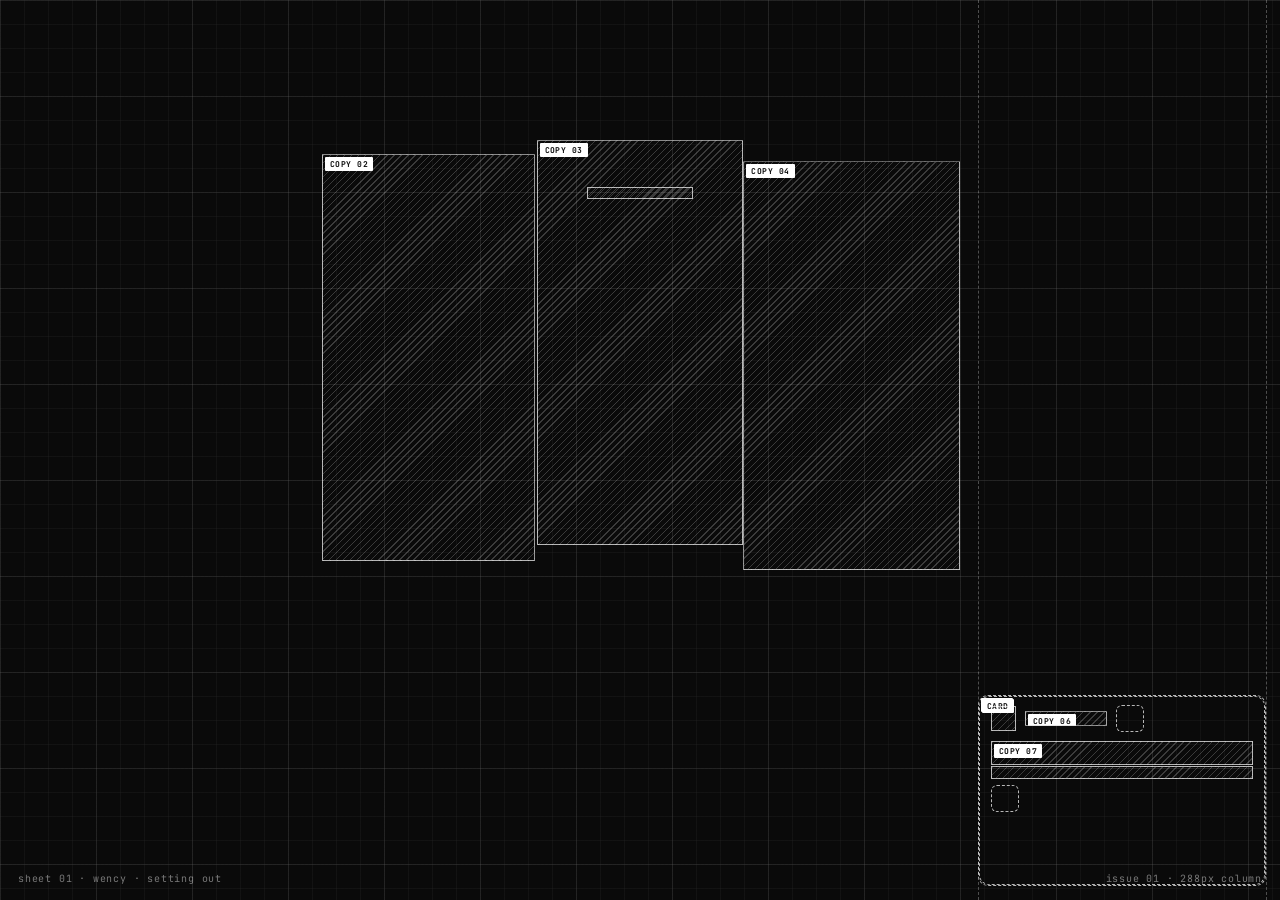
==== commit 193dfdc3: "Add CC BY 4.0 ambient music with visible Scott Buckley credits" ====
--- a/index.html
+++ b/index.html
@@ -15,8 +15,8 @@
     <link rel="stylesheet" href="/assets/minecraft-biomes.css?v=mcday-1">
     <link rel="stylesheet" href="/assets/readme-preview.css?v=wency-1">
     <script defer src="/assets/readme-preview.js?v=wency-1"></script>
-    <link rel="stylesheet" href="/assets/ambient-player.css?v=bgm-2">
-    <script defer src="/assets/ambient-player.js?v=bgm-3"></script>
+    <link rel="stylesheet" href="/assets/ambient-player.css?v=bgm-4">
+    <script defer src="/assets/ambient-player.js?v=bgm-4"></script>
     <script defer src="/assets/minecraft-biomes.js?v=mcday-1"></script>
   </head>
   <body class="bg-neutral-950 text-neutral-100 antialiased selection:bg-neutral-800 selection:text-neutral-200">
--- a/assets/ambient-player.css
+++ b/assets/ambient-player.css
@@ -193,6 +193,27 @@
   margin: 6px 0 0;
 }
 
+#wency-bgm .wbgm-credits-link {
+  display: inline-block;
+  margin-top: 5px;
+  color: var(--wbgm-muted);
+  font: 500 9px/1.5 'JetBrains Mono', Consolas, monospace;
+  text-decoration: underline;
+  text-decoration-color: var(--wbgm-border);
+  text-underline-offset: 3px;
+}
+
+#wency-bgm .wbgm-credits-link:hover,
+#wency-bgm .wbgm-credits-link:focus-visible {
+  color: var(--wbgm-ink);
+  text-decoration-color: var(--wbgm-accent);
+}
+
+#wency-bgm .wbgm-credits-link:focus-visible {
+  outline: 2px solid var(--wbgm-accent);
+  outline-offset: 2px;
+}
+
 #wency-bgm .wbgm-visualizer,
 #wency-bgm .wbgm-eq,
 #wency-bgm .wbgm-bars {
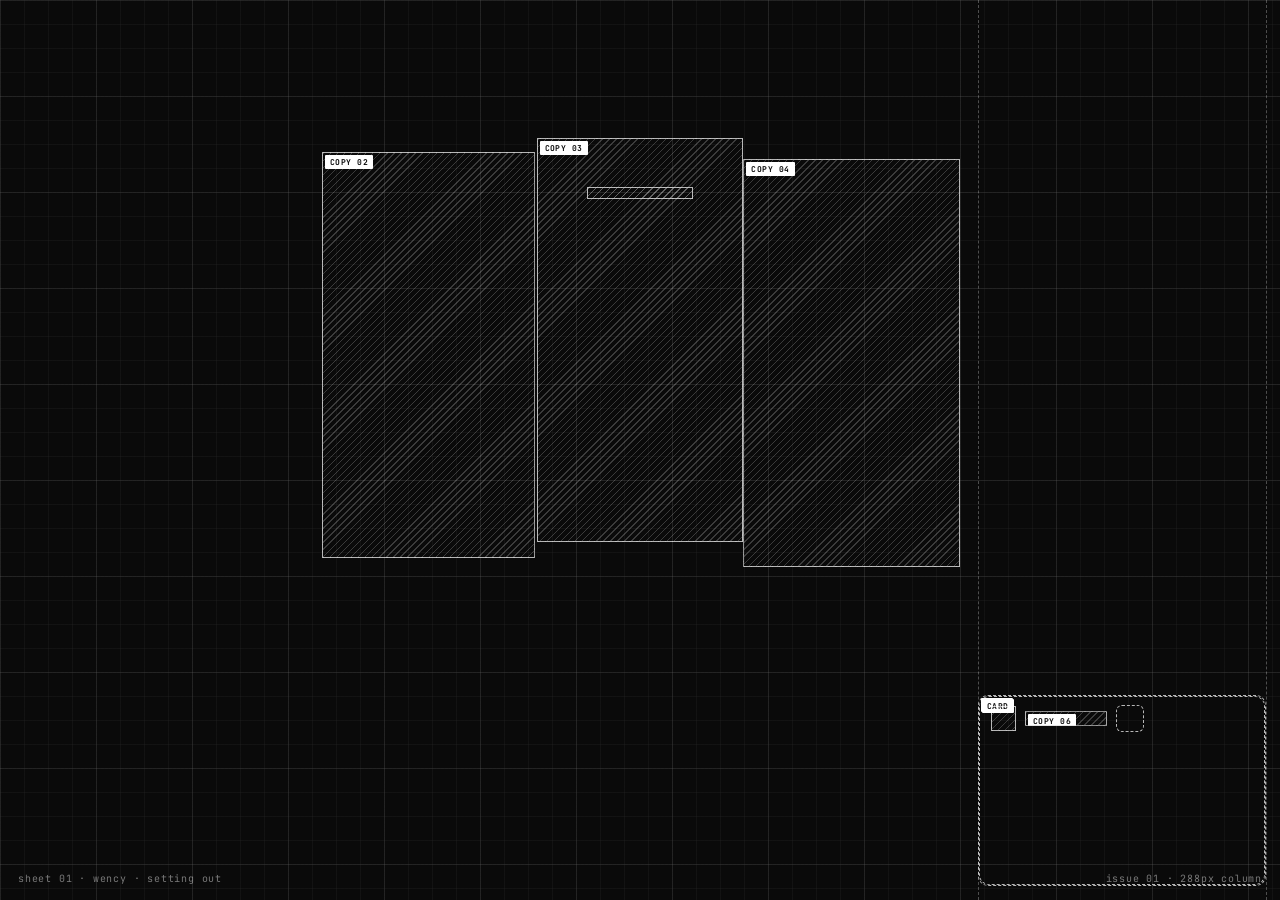
==== commit c53f99d1: "Use animated waving chibi as default profile avatar" ====
--- a/index.html
+++ b/index.html
@@ -10,8 +10,9 @@
     <link rel="preconnect" href="https://fonts.googleapis.com">
     <link rel="preconnect" href="https://fonts.gstatic.com" crossorigin>
     <link href="https://fonts.googleapis.com/css2?family=Instrument+Serif:ital@0;1&amp;family=Inter:wght@300;400;500;600;700&amp;family=JetBrains+Mono:wght@400;500;600&amp;display=swap" rel="stylesheet">
-    <script type="module" src="/assets/index-BqGxi4J0.js?v=wency-5"></script>
+    <script type="module" src="/assets/index-BqGxi4J0.js?v=wency-6"></script>
     <link rel="stylesheet" crossorigin href="/assets/index-Bd0vlzOW.css">
+    <link rel="stylesheet" href="/assets/wency-chibi.css?v=chibi-1">
     <link rel="stylesheet" href="/assets/minecraft-biomes.css?v=mcday-1">
     <link rel="stylesheet" href="/assets/readme-preview.css?v=wency-1">
     <script defer src="/assets/readme-preview.js?v=wency-1"></script>
--- a/assets/wency-chibi.css
+++ b/assets/wency-chibi.css
@@ -0,0 +1,26 @@
+/* Waving chibi: motion is limited to the selected hero portrait.
+   The original photo uses the same layout without any animation. */
+img.wency-chibi-animated {
+  transform-origin: 50% 78%;
+  animation: wency-chibi-idle 4.6s ease-in-out infinite;
+  will-change: transform;
+  filter: drop-shadow(0 2px 3px rgb(0 0 0 / 15%));
+}
+
+@keyframes wency-chibi-idle {
+  0%, 100% { transform: translate3d(0, 0, 0) rotate(-1deg) scale(1.015); }
+  12% { transform: translate3d(0, -2px, 0) rotate(1.6deg) scale(1.025); }
+  20% { transform: translate3d(0, -3px, 0) rotate(-1.5deg) scale(1.03); }
+  27% { transform: translate3d(0, -2px, 0) rotate(1.4deg) scale(1.025); }
+  36% { transform: translate3d(0, 0, 0) rotate(-1deg) scale(1.015); }
+  64% { transform: translate3d(0, 2px, 0) rotate(.1deg) scale(.99); }
+  81% { transform: translate3d(0, 0, 0) rotate(.4deg) scale(1.01); }
+}
+
+@media (prefers-reduced-motion: reduce) {
+  img.wency-chibi-animated {
+    animation: none !important;
+    transform: none !important;
+    will-change: auto;
+  }
+}
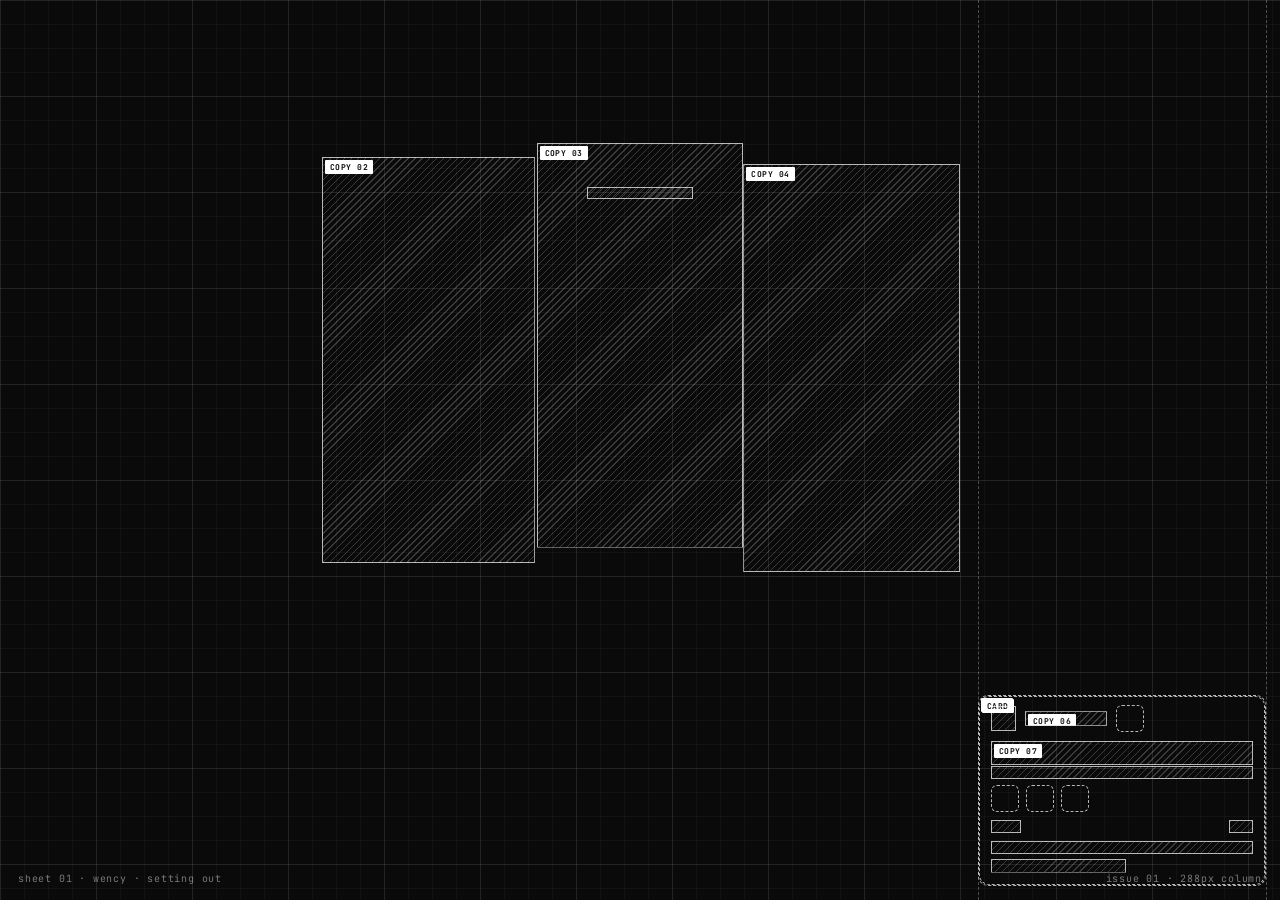
==== commit 5304e95b: "Load safe contact form delivery handler in index.html" ====
--- a/index.html
+++ b/index.html
@@ -19,6 +19,8 @@
     <link rel="stylesheet" href="/assets/ambient-player.css?v=bgm-4">
     <script defer src="/assets/ambient-player.js?v=bgm-4"></script>
     <script defer src="/assets/minecraft-biomes.js?v=mcday-1"></script>
+    <link rel="stylesheet" href="/assets/formspree-contact.css?v=contact-1">
+    <script defer src="/assets/formspree-contact.js?v=contact-1"></script>
   </head>
   <body class="bg-neutral-950 text-neutral-100 antialiased selection:bg-neutral-800 selection:text-neutral-200">
     <div id="root"></div>
--- a/assets/formspree-contact.css
+++ b/assets/formspree-contact.css
@@ -0,0 +1,29 @@
+/* Contact form states; the original card layout and fields are unchanged. */
+main#contact form .wency-contact-status {
+  margin-top: 10px;
+  font-size: 12px;
+  line-height: 1.65;
+  color: var(--muted, #a0a0a0);
+  overflow-wrap: anywhere;
+}
+main#contact form .wency-contact-status[data-status="warning"],
+main#contact form .wency-contact-status[data-status="error"] {
+  color: #c9ab88;
+}
+main#contact form .wency-contact-status[data-status="success"] {
+  color: #8bbaa5;
+}
+main#contact form .wency-contact-email-link {
+  color: var(--fg, #f5f5f5);
+  text-decoration: underline;
+  text-underline-offset: 3px;
+}
+main#contact form .wency-contact-email-link:focus-visible {
+  outline: 2px solid var(--fg, #fafafa);
+  outline-offset: 3px;
+}
+main#contact form button[type="submit"]:disabled {
+  cursor: wait;
+  opacity: .65;
+  transform: none;
+}
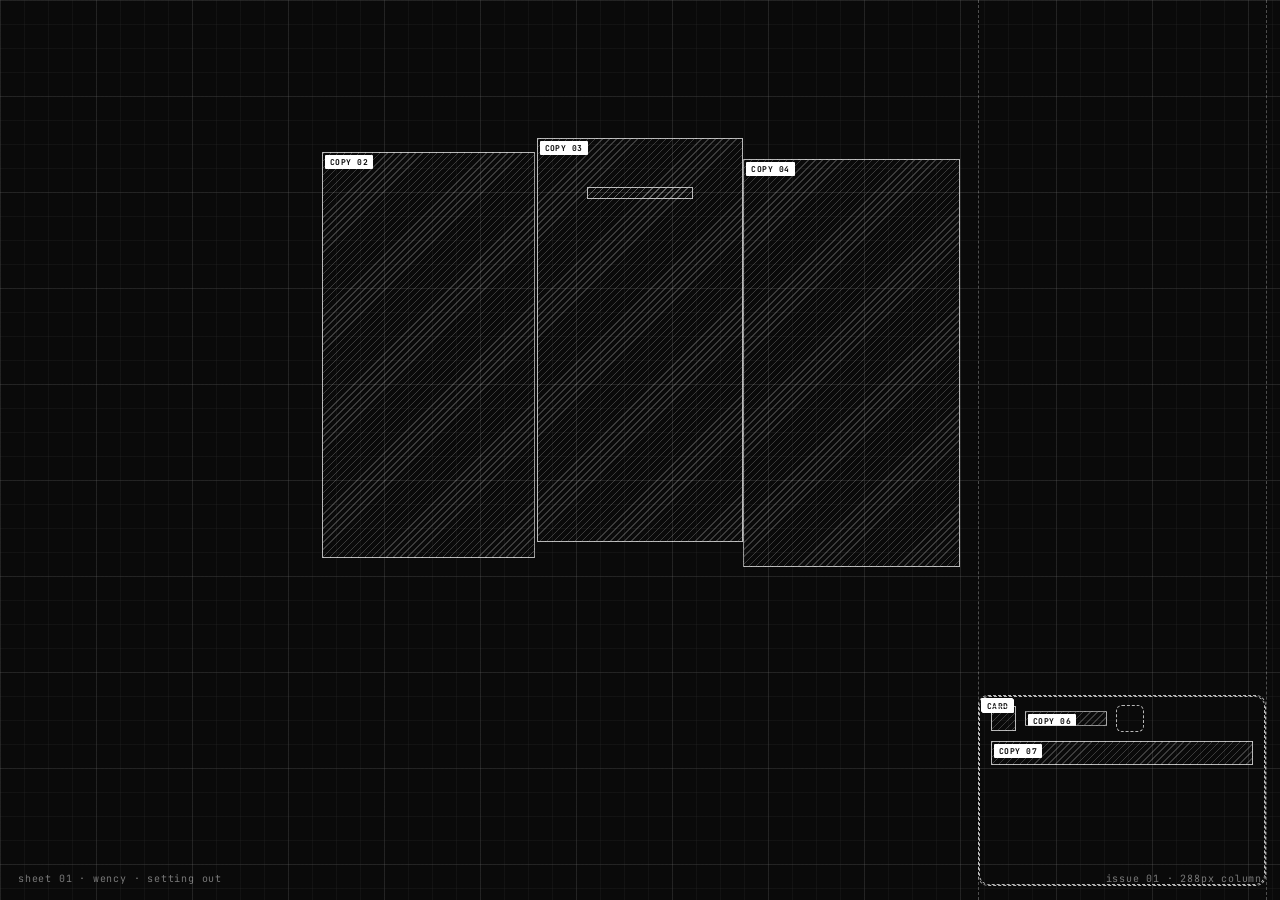
==== commit 3599a2da: "Add explicit Formspree endpoint slot to index.html" ====
--- a/index.html
+++ b/index.html
@@ -20,7 +20,7 @@
     <script defer src="/assets/ambient-player.js?v=bgm-4"></script>
     <script defer src="/assets/minecraft-biomes.js?v=mcday-1"></script>
     <link rel="stylesheet" href="/assets/formspree-contact.css?v=contact-1">
-    <script defer src="/assets/formspree-contact.js?v=contact-1"></script>
+    <script defer src="/assets/formspree-contact.js?v=contact-1" data-formspree-endpoint=""></script>
   </head>
   <body class="bg-neutral-950 text-neutral-100 antialiased selection:bg-neutral-800 selection:text-neutral-200">
     <div id="root"></div>
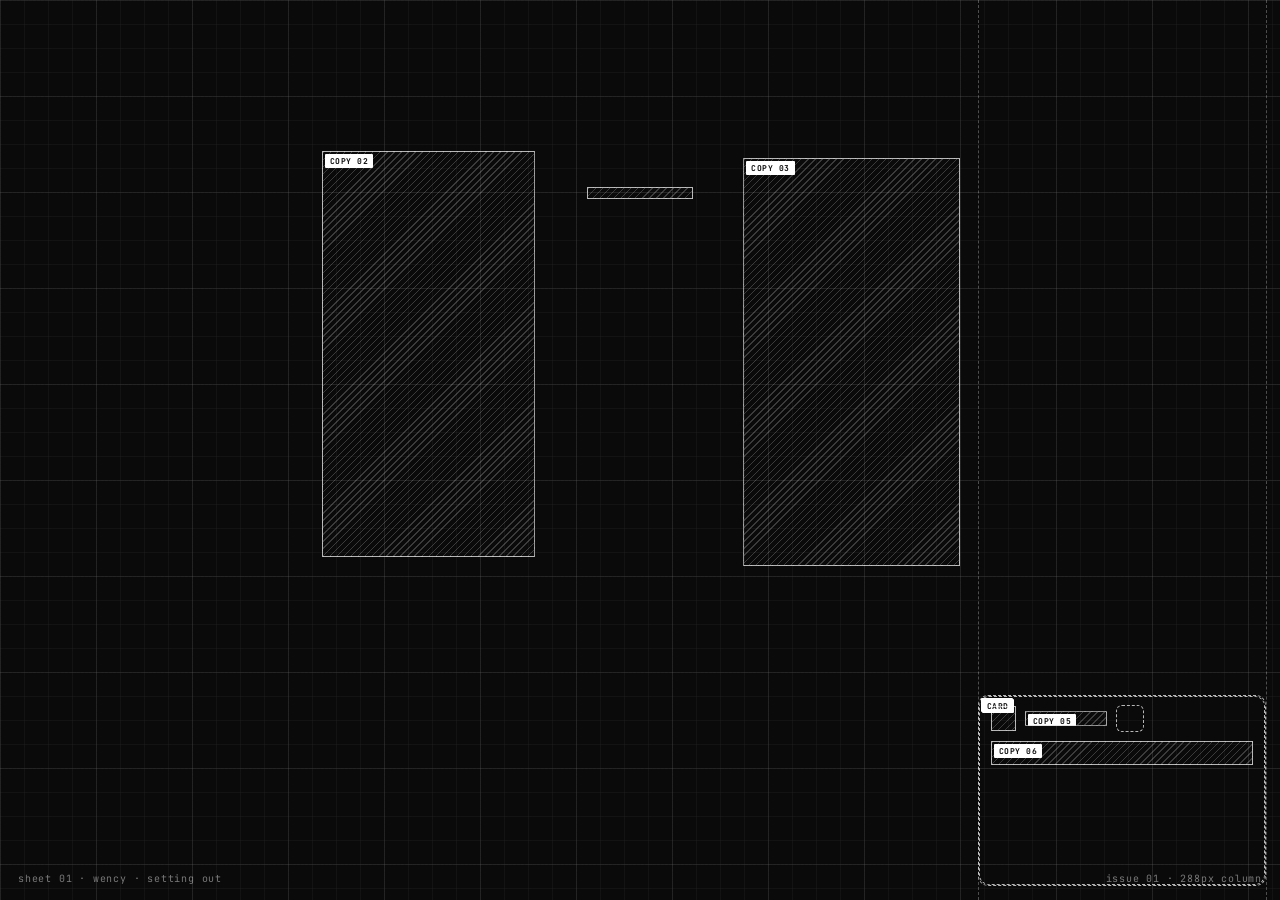
==== commit 03570008: "Connect real Formspree portfolio contact endpoint" ====
--- a/index.html
+++ b/index.html
@@ -20,7 +20,7 @@
     <script defer src="/assets/ambient-player.js?v=bgm-4"></script>
     <script defer src="/assets/minecraft-biomes.js?v=mcday-1"></script>
     <link rel="stylesheet" href="/assets/formspree-contact.css?v=contact-1">
-    <script defer src="/assets/formspree-contact.js?v=contact-1" data-formspree-endpoint=""></script>
+    <script defer src="/assets/formspree-contact.js?v=contact-1" data-formspree-endpoint="https://formspree.io/f/xeaepgpp"></script>
   </head>
   <body class="bg-neutral-950 text-neutral-100 antialiased selection:bg-neutral-800 selection:text-neutral-200">
     <div id="root"></div>
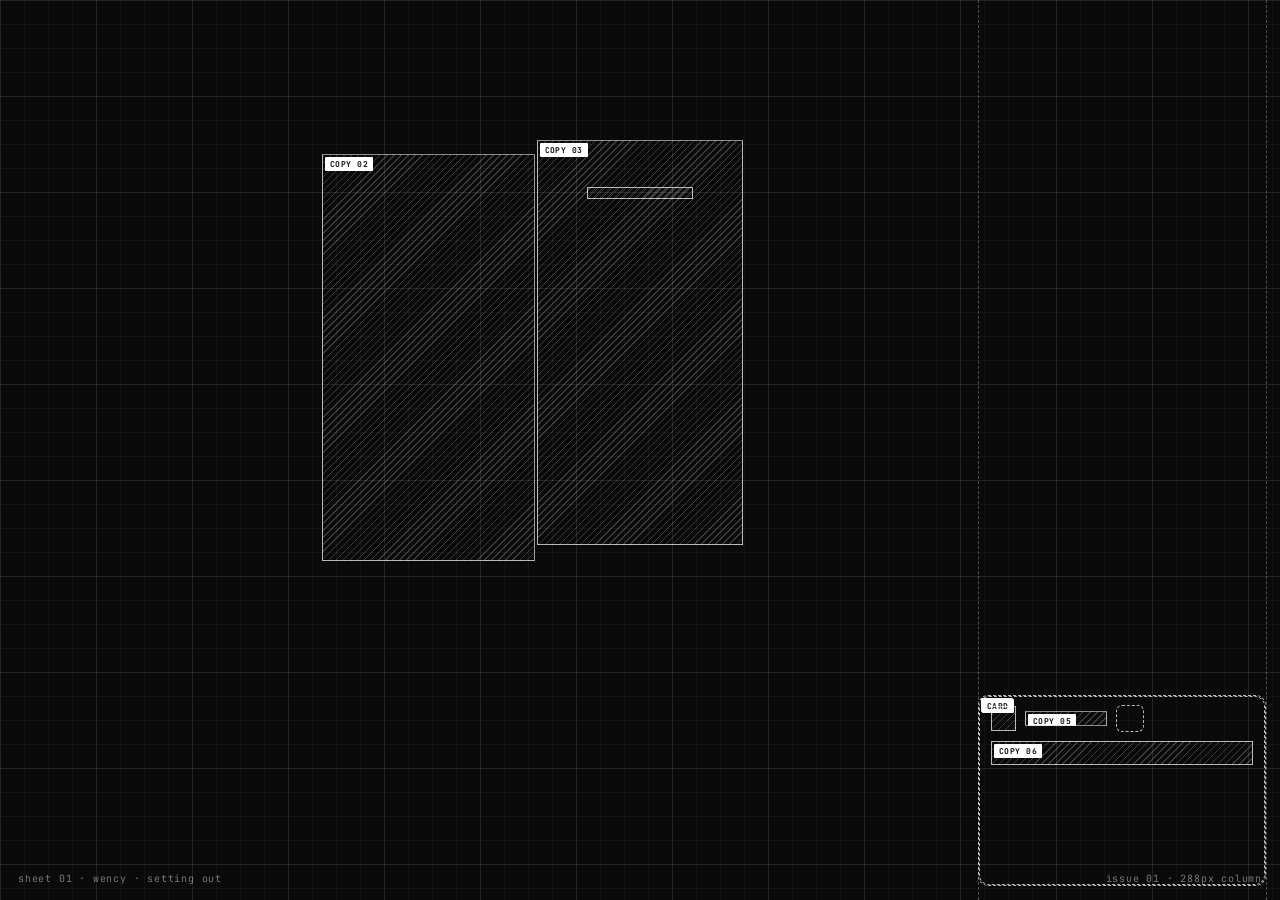
==== commit 08094490: "Refresh verified contact form success/reset script" ====
--- a/index.html
+++ b/index.html
@@ -20,7 +20,7 @@
     <script defer src="/assets/ambient-player.js?v=bgm-4"></script>
     <script defer src="/assets/minecraft-biomes.js?v=mcday-1"></script>
     <link rel="stylesheet" href="/assets/formspree-contact.css?v=contact-1">
-    <script defer src="/assets/formspree-contact.js?v=contact-1" data-formspree-endpoint="https://formspree.io/f/xeaepgpp"></script>
+    <script defer src="/assets/formspree-contact.js?v=contact-2" data-formspree-endpoint="https://formspree.io/f/xeaepgpp"></script>
   </head>
   <body class="bg-neutral-950 text-neutral-100 antialiased selection:bg-neutral-800 selection:text-neutral-200">
     <div id="root"></div>
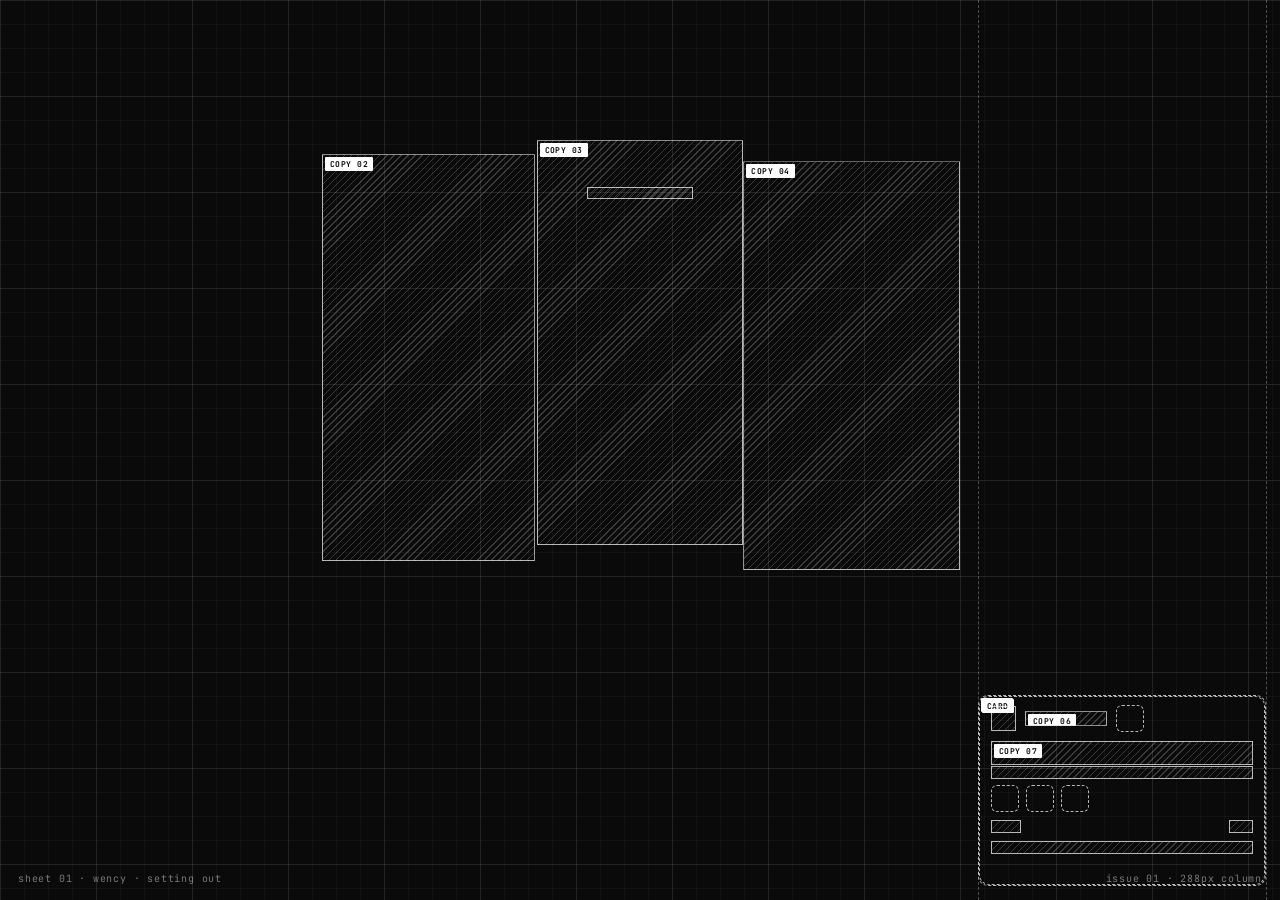
==== commit 51e8627d: "Add verified certificates and seminar participation gallery" ====
--- a/index.html
+++ b/index.html
@@ -21,6 +21,8 @@
     <script defer src="/assets/minecraft-biomes.js?v=mcday-1"></script>
     <link rel="stylesheet" href="/assets/formspree-contact.css?v=contact-1">
     <script defer src="/assets/formspree-contact.js?v=contact-2" data-formspree-endpoint="https://formspree.io/f/xeaepgpp"></script>
+    <link rel="stylesheet" href="/assets/wency-certificates.css?v=cert-1">
+    <script defer src="/assets/wency-certificates.js?v=cert-1"></script>
   </head>
   <body class="bg-neutral-950 text-neutral-100 antialiased selection:bg-neutral-800 selection:text-neutral-200">
     <div id="root"></div>
--- a/assets/wency-certificates.css
+++ b/assets/wency-certificates.css
@@ -0,0 +1,155 @@
+/* Portfolio credential gallery: follow existing vars, spacing and typography. */
+#experience .wency-certificates {
+  box-sizing: border-box;
+  width: 100%;
+  max-width: 760px;
+  margin: 40px auto 24px;
+  padding: 24px 20px;
+  border-left: 1px dashed var(--line);
+  border-right: 1px dashed var(--line);
+  color: var(--fg);
+}
+#experience .wency-certificates-header {
+  margin-bottom: 20px;
+}
+#experience .wency-certificates-heading {
+  margin: 0 0 9px;
+  font-family: "Instrument Serif", Georgia, serif;
+  font-weight: 400;
+  font-size: clamp(27px, 4vw, 35px);
+  line-height: 1.15;
+  letter-spacing: -.015em;
+}
+#experience .wency-certificates-intro {
+  margin: 0;
+  max-width: 680px;
+  color: var(--muted);
+  font-size: 13px;
+  line-height: 1.65;
+}
+#experience .wency-certificates-grid {
+  display: grid;
+  grid-template-columns: repeat(2, minmax(0, 1fr));
+  gap: 16px;
+}
+#experience .wency-certificate-card {
+  min-width: 0;
+  display: flex;
+  flex-direction: column;
+  border: 1px solid var(--line);
+  background: var(--chip);
+  overflow: hidden;
+  transition: border-color .2s ease, background-color .2s ease;
+}
+#experience .wency-certificate-card:hover {
+  border-color: var(--muted);
+  background: var(--hover);
+}
+#experience .wency-certificate-image-link {
+  display: grid;
+  place-items: center;
+  width: 100%;
+  height: 176px;
+  overflow: hidden;
+  padding: 12px;
+  border-bottom: 1px solid var(--line);
+  background: #1f2322;
+}
+#experience .wency-certificate-image {
+  display: block;
+  max-height: 100%;
+  max-width: 100%;
+  height: 100%;
+  width: 100%;
+  object-fit: contain;
+  border-radius: 2px;
+  filter: brightness(.92);
+  transition: transform .2s ease, filter .2s ease;
+}
+#experience .wency-certificate-image-link:hover img {
+  transform: scale(1.025);
+  filter: brightness(1);
+}
+#experience .wency-certificate-details {
+  padding: 17px 17px 19px;
+  flex: 1;
+  display: flex;
+  flex-direction: column;
+  align-items: flex-start;
+}
+#experience .wency-certificate-type {
+  font-family: "JetBrains Mono", Consolas, monospace;
+  text-transform: uppercase;
+  letter-spacing: .095em;
+  font-size: 9px;
+  color: var(--soft);
+}
+#experience .wency-certificate-name {
+  margin: 8px 0 9px;
+  font-size: 15px;
+  font-weight: 600;
+  line-height: 1.4;
+  overflow-wrap: anywhere;
+}
+#experience .wency-certificate-issuer,
+#experience .wency-certificate-date,
+#experience .wency-certificate-description {
+  margin: 0 0 6px;
+  font-size: 11.5px;
+  line-height: 1.65;
+  color: var(--muted);
+}
+#experience .wency-certificate-date {
+  color: var(--fg);
+  font-weight: 550;
+}
+#experience .wency-certificate-description {
+  margin-top: 5px;
+  margin-bottom: 15px;
+}
+#experience .wency-certificate-document {
+  margin-top: auto;
+  display: inline-flex;
+  padding: 8px 0 0;
+  color: var(--fg);
+  font-size: 12px;
+  font-weight: 600;
+  text-decoration: underline;
+  text-decoration-color: var(--line);
+  text-underline-offset: 4px;
+}
+#experience .wency-certificate-document:hover {
+  text-decoration-color: currentColor;
+}
+#experience .wency-certificate-document:focus-visible,
+#experience .wency-certificate-image-link:focus-visible {
+  outline: 2px solid var(--fg);
+  outline-offset: 2px;
+}
+html.light #experience .wency-certificate-image-link {
+  background: #e7e9e6;
+}
+html.light #experience .wency-certificate-image {
+  filter: none;
+}
+@media (max-width: 590px) {
+  #experience .wency-certificates {
+    margin-top: 31px;
+  }
+  #experience .wency-certificates-grid {
+    grid-template-columns: minmax(0, 1fr);
+    gap: 14px;
+  }
+  #experience .wency-certificate-image-link {
+    height: 188px;
+  }
+}
+@media (prefers-reduced-motion: reduce) {
+  #experience .wency-certificate-card,
+  #experience .wency-certificate-image {
+    transition: none;
+  }
+  #experience .wency-certificate-image-link:hover img {
+    transform: none;
+  }
+}
